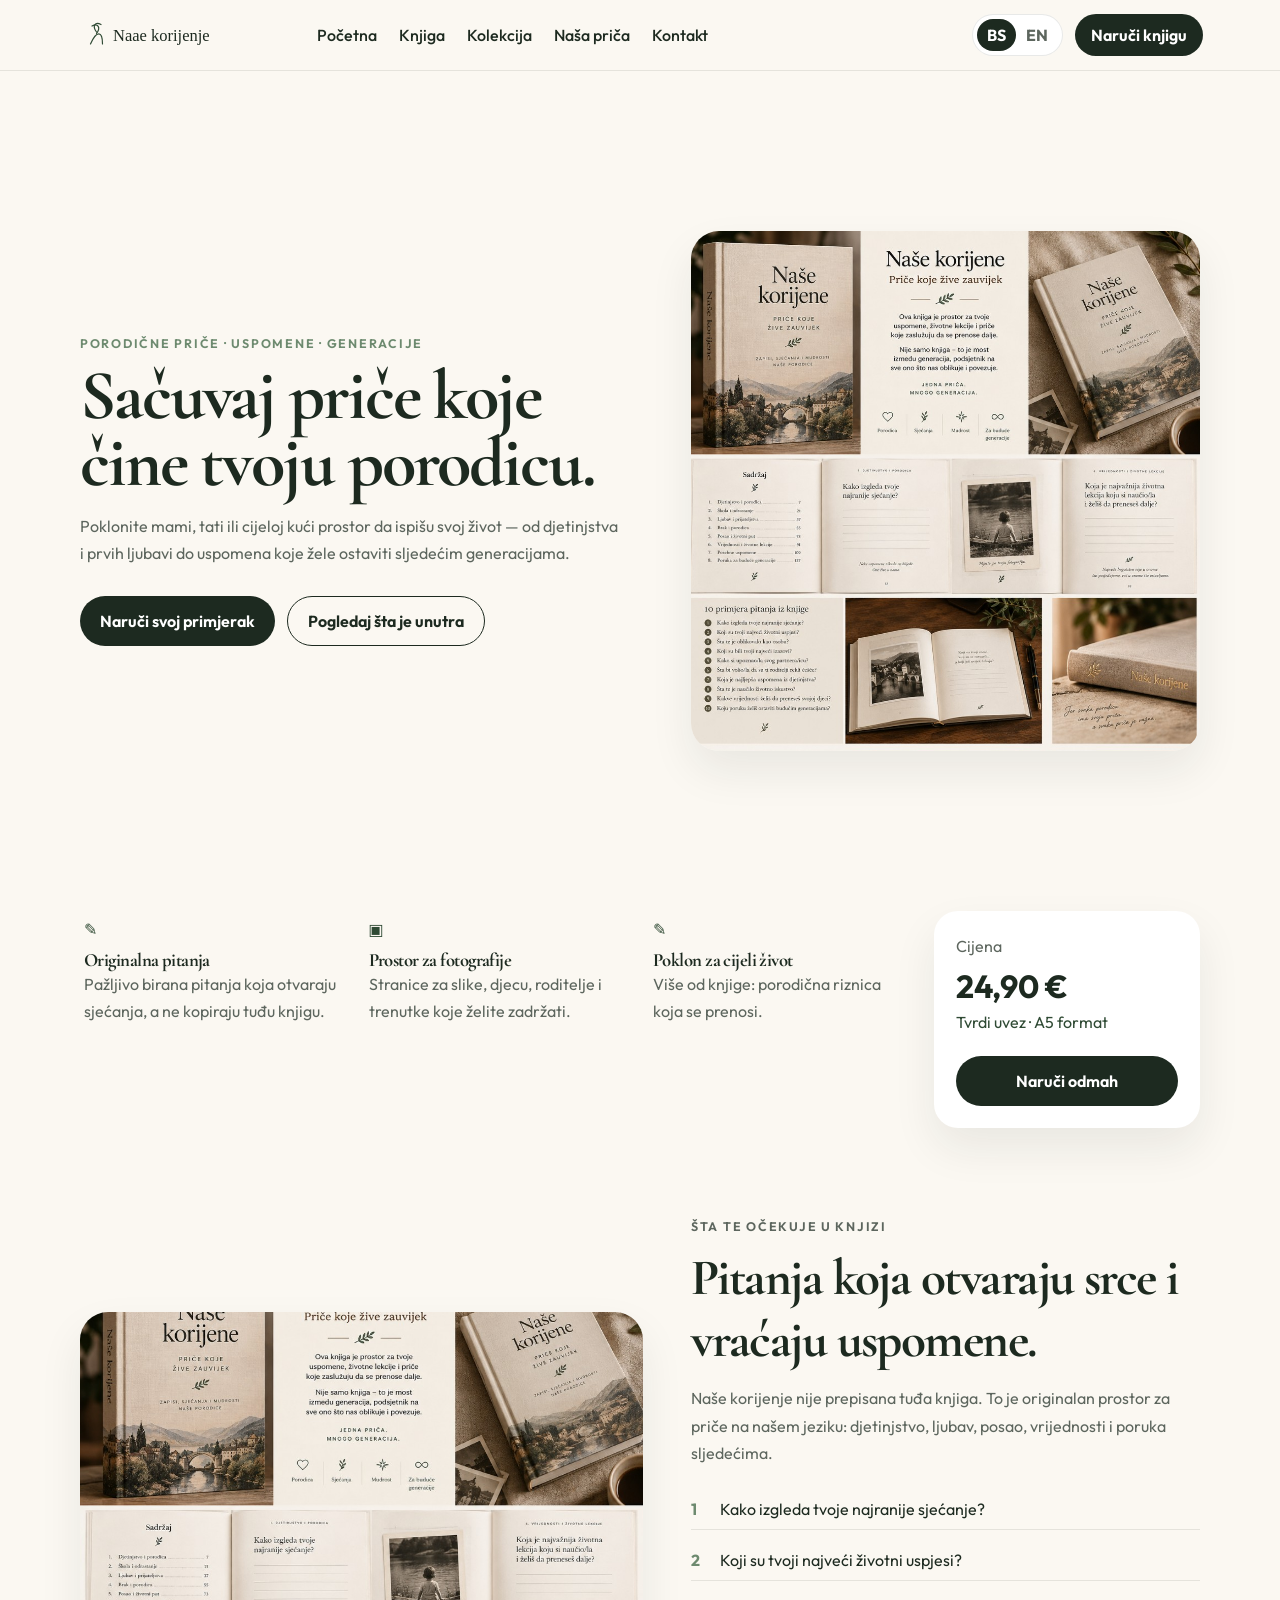
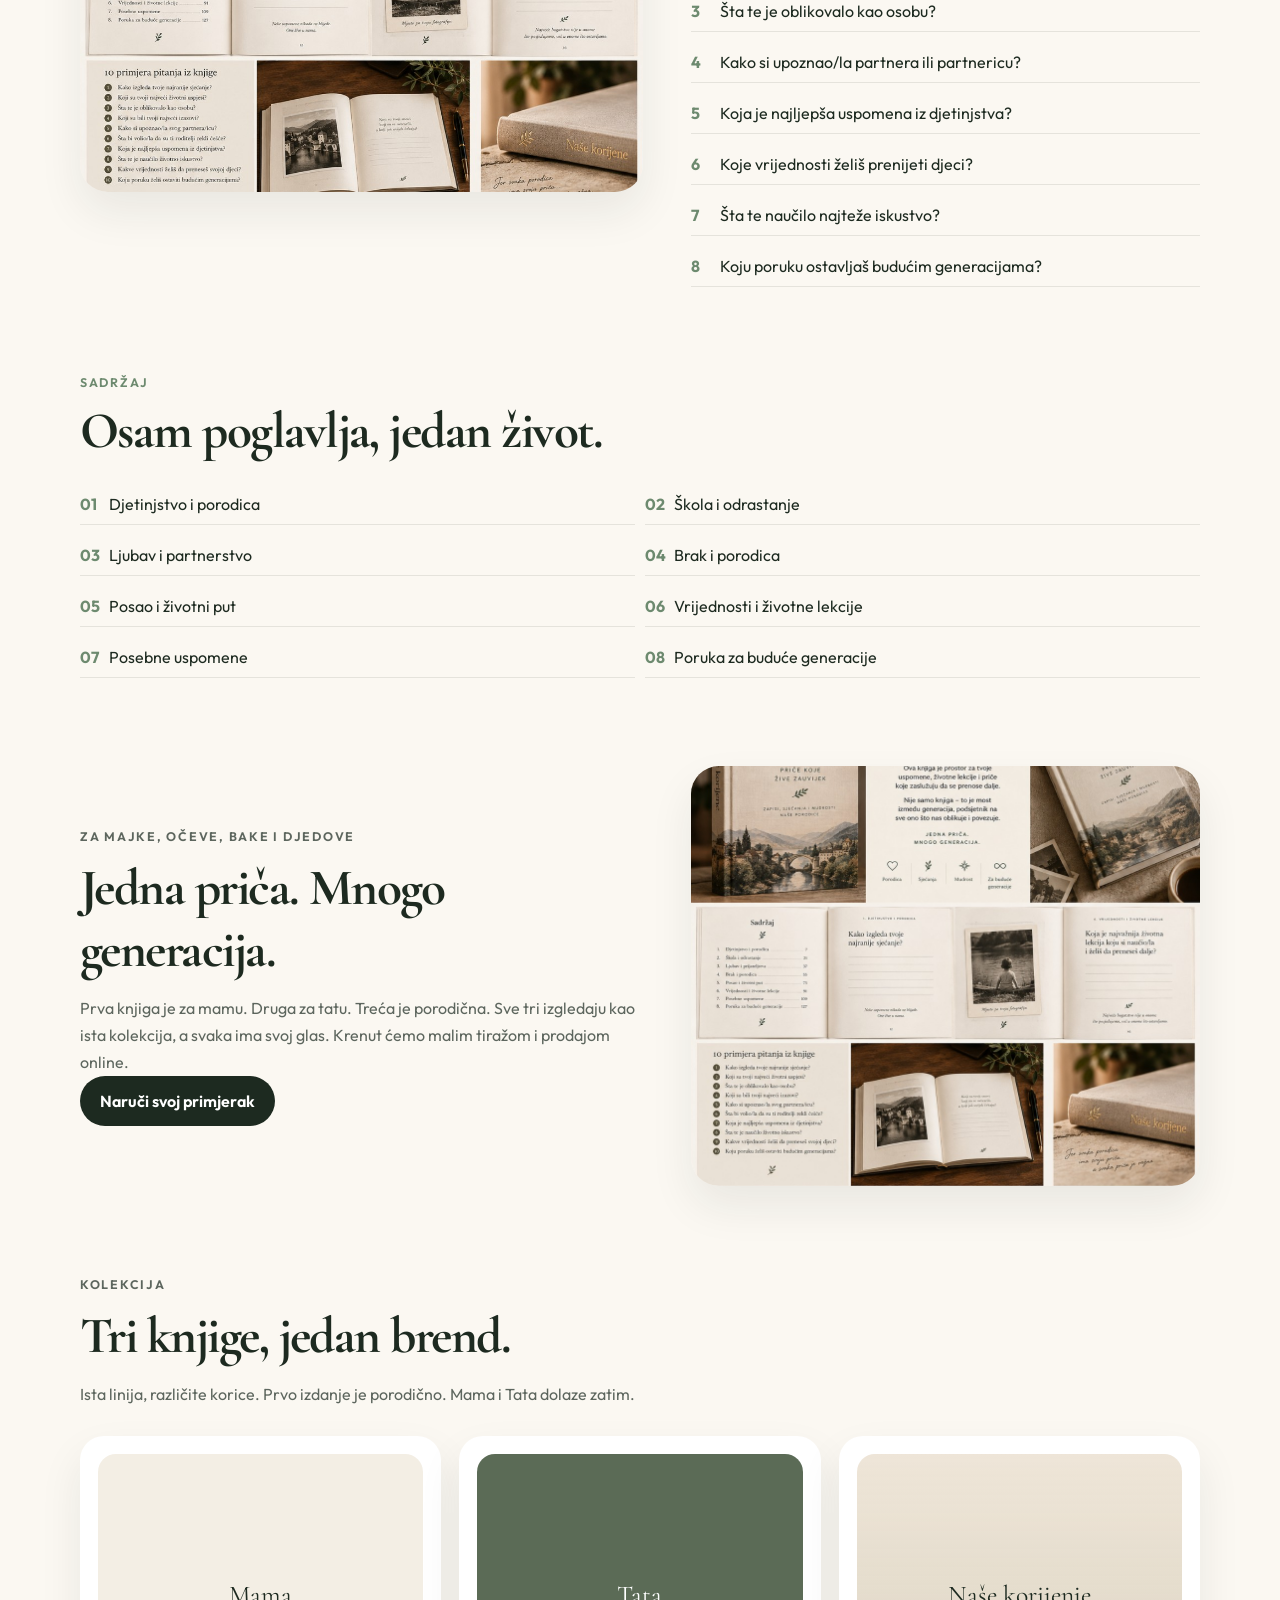
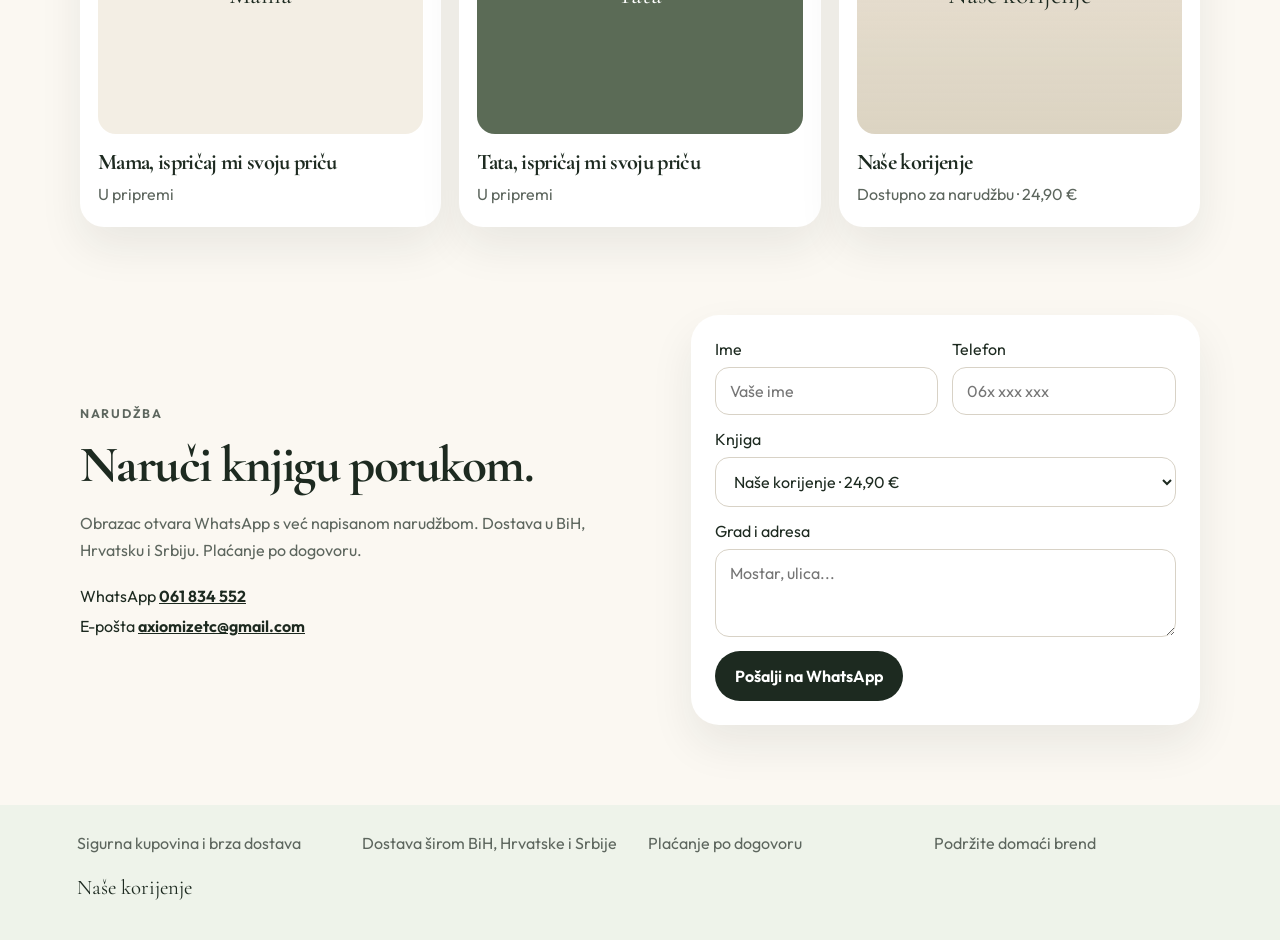
==== index.html @ 916256a0 "Publish the Nase korijenje book site in Bosnian first." ====
<!DOCTYPE html>
<html lang="bs">
  <head>
    <meta charset="utf-8" />
    <meta name="viewport" content="width=device-width, initial-scale=1" />
    <title>Naše korijenje | Priče koje žive zauvijek</title>
    <meta
      name="description"
      content="Naše korijenje je knjiga-dnevnik za porodične priče. Mama, Tata i porodično izdanje. 24,90 €. Dostava u BiH, Hrvatsku i Srbiju."
    />
    <meta name="theme-color" content="#2f4a34" />
    <link rel="icon" href="favicon.svg" type="image/svg+xml" />
    <link rel="preconnect" href="https://fonts.googleapis.com" />
    <link rel="preconnect" href="https://fonts.gstatic.com" crossorigin />
    <link
      href="https://fonts.googleapis.com/css2?family=Cormorant+Garamond:ital,wght@0,500;0,600;1,500&family=Outfit:wght@380;500;650&display=swap"
      rel="stylesheet"
    />
    <link rel="stylesheet" href="css/styles.css" />
  </head>
  <body>
    <a class="skip" href="#sadrzaj" data-i18n="skip">Preskoči na sadržaj</a>
    <header class="site-header">
      <a class="logo" href="#vrh">
        <img src="images/logo.svg" alt="Naše korijenje" width="220" height="38" />
      </a>
      <button class="menu-toggle" type="button" aria-expanded="false" aria-controls="nav" data-i18n-aria="nav.menu" aria-label="Meni">
        <span></span><span></span>
      </button>
      <nav id="nav">
        <a href="#vrh" data-i18n="nav.home">Početna</a>
        <a href="#knjiga" data-i18n="nav.book">Knjiga</a>
        <a href="#kolekcija" data-i18n="nav.collection">Kolekcija</a>
        <a href="#prica" data-i18n="nav.story">Naša priča</a>
        <a href="#kontakt" data-i18n="nav.contact">Kontakt</a>
      </nav>
      <div class="header-end">
        <div class="lang" role="group" aria-label="Language">
          <button type="button" data-lang="bs" aria-pressed="true">BS</button>
          <button type="button" data-lang="en" aria-pressed="false">EN</button>
        </div>
        <a class="header-cta" href="#kontakt" data-i18n="nav.order">Naruči knjigu</a>
      </div>
    </header>

    <main id="sadrzaj">
      <section class="hero" id="vrh">
        <div class="hero-copy">
          <p class="eyebrow" data-i18n="hero.kicker">Porodične priče · Uspomene · Generacije</p>
          <h1 data-i18n="hero.title">Sačuvaj priče koje čine tvoju porodicu.</h1>
          <p class="lead" data-i18n="hero.lead">
            Poklonite mami, tati ili cijeloj kući prostor da ispišu svoj život — od djetinjstva i prvih ljubavi do uspomena koje žele ostaviti sljedećim generacijama.
          </p>
          <div class="actions">
            <a class="btn btn-dark" href="#kontakt" data-i18n="hero.primary">Naruči svoj primjerak</a>
            <a class="btn btn-line" href="#knjiga" data-i18n="hero.secondary">Pogledaj šta je unutra</a>
          </div>
        </div>
        <figure class="hero-photo">
          <img src="images/mockup.jpg" alt="Knjiga Naše korijenje, tvrdi uvez" />
        </figure>
      </section>

      <section class="features">
        <article>
          <span>✎</span>
          <h3 data-i18n="f.1.title">Originalna pitanja</h3>
          <p data-i18n="f.1.text">Pažljivo birana pitanja koja otvaraju sjećanja, a ne kopiraju tuđu knjigu.</p>
        </article>
        <article>
          <span>▣</span>
          <h3 data-i18n="f.2.title">Prostor za fotografije</h3>
          <p data-i18n="f.2.text">Stranice za slike, djecu, roditelje i trenutke koje želite zadržati.</p>
        </article>
        <article>
          <span>✎</span>
          <h3 data-i18n="f.3.title">Poklon za cijeli život</h3>
          <p data-i18n="f.3.text">Više od knjige: porodična riznica koja se prenosi.</p>
        </article>
        <article class="price-card">
          <p data-i18n="price.label">Cijena</p>
          <strong>24,90 €</strong>
          <span data-i18n="price.meta">Tvrdi uvez · A5 format</span>
          <a class="btn btn-dark" href="#kontakt" data-i18n="price.cta">Naruči odmah</a>
        </article>
      </section>

      <section class="inside" id="knjiga">
        <figure>
          <img src="images/mockup.jpg" alt="Otvorene stranice knjige Naše korijenje" />
        </figure>
        <div>
          <p class="eyebrow" data-i18n="inside.kicker">Šta te očekuje u knjizi</p>
          <h2 data-i18n="inside.title">Pitanja koja otvaraju srce i vraćaju uspomene.</h2>
          <p data-i18n="inside.text">
            Naše korijenje nije prepisana tuđa knjiga. To je originalan prostor za priče na našem jeziku: djetinjstvo, ljubav, posao, vrijednosti i poruka sljedećima.
          </p>
          <ol class="questions">
            <li data-i18n="q.1">Kako izgleda tvoje najranije sjećanje?</li>
            <li data-i18n="q.2">Koji su tvoji najveći životni uspjesi?</li>
            <li data-i18n="q.3">Šta te je oblikovalo kao osobu?</li>
            <li data-i18n="q.4">Kako si upoznao/la partnera ili partnericu?</li>
            <li data-i18n="q.5">Koja je najljepša uspomena iz djetinjstva?</li>
            <li data-i18n="q.6">Koje vrijednosti želiš prenijeti djeci?</li>
            <li data-i18n="q.7">Šta te naučilo najteže iskustvo?</li>
            <li data-i18n="q.8">Koju poruku ostavljaš budućim generacijama?</li>
          </ol>
        </div>
      </section>

      <section class="chapters">
        <p class="eyebrow" data-i18n="ch.kicker">Sadržaj</p>
        <h2 data-i18n="ch.title">Osam poglavlja, jedan život.</h2>
        <ol>
          <li data-i18n="ch.1">Djetinjstvo i porodica</li>
          <li data-i18n="ch.2">Škola i odrastanje</li>
          <li data-i18n="ch.3">Ljubav i partnerstvo</li>
          <li data-i18n="ch.4">Brak i porodica</li>
          <li data-i18n="ch.5">Posao i životni put</li>
          <li data-i18n="ch.6">Vrijednosti i životne lekcije</li>
          <li data-i18n="ch.7">Posebne uspomene</li>
          <li data-i18n="ch.8">Poruka za buduće generacije</li>
        </ol>
      </section>

      <section class="gift" id="prica">
        <div>
          <p class="eyebrow" data-i18n="gift.kicker">Za majke, očeve, bake i djedove</p>
          <h2 data-i18n="gift.title">Jedna priča. Mnogo generacija.</h2>
          <p data-i18n="gift.text">
            Prva knjiga je za mamu. Druga za tatu. Treća je porodična. Sve tri izgledaju kao ista kolekcija, a svaka ima svoj glas. Krenut ćemo malim tiražom i prodajom online.
          </p>
          <a class="btn btn-dark" href="#kontakt" data-i18n="gift.cta">Naruči svoj primjerak</a>
        </div>
        <figure>
          <img src="images/mockup.jpg" alt="Detalj tvrdog uveza Naše korijenje" />
        </figure>
      </section>

      <section class="collection" id="kolekcija">
        <div class="section-head">
          <p class="eyebrow" data-i18n="col.kicker">Kolekcija</p>
          <h2 data-i18n="col.title">Tri knjige, jedan brend.</h2>
          <p data-i18n="col.text">Ista linija, različite korice. Prvo izdanje je porodično. Mama i Tata dolaze zatim.</p>
        </div>
        <div class="col-grid">
          <article class="soon">
            <div class="cover cream"><span>Mama</span></div>
            <h3 data-i18n="col.mama">Mama, ispričaj mi svoju priču</h3>
            <p data-i18n="col.soon">U pripremi</p>
          </article>
          <article class="soon">
            <div class="cover olive"><span>Tata</span></div>
            <h3 data-i18n="col.tata">Tata, ispričaj mi svoju priču</h3>
            <p data-i18n="col.soon">U pripremi</p>
          </article>
          <article>
            <div class="cover linen"><span>Naše korijenje</span></div>
            <h3>Naše korijenje</h3>
            <p data-i18n="col.now">Dostupno za narudžbu · 24,90 €</p>
          </article>
        </div>
      </section>

      <section class="contact" id="kontakt">
        <div>
          <p class="eyebrow" data-i18n="contact.kicker">Narudžba</p>
          <h2 data-i18n="contact.title">Naruči knjigu porukom.</h2>
          <p data-i18n="contact.text">
            Obrazac otvara WhatsApp s već napisanom narudžbom. Dostava u BiH, Hrvatsku i Srbiju. Plaćanje po dogovoru.
          </p>
          <ul>
            <li>WhatsApp <a href="https://wa.me/38761834552" target="_blank" rel="noopener noreferrer">061 834 552</a></li>
            <li>E-pošta <a href="mailto:axiomizetc@gmail.com">axiomizetc@gmail.com</a></li>
          </ul>
        </div>
        <form class="order-form" id="order-form" novalidate>
          <label>
            <span data-i18n="form.name">Ime</span>
            <input name="name" type="text" autocomplete="name" required data-i18n-placeholder="form.namePh" placeholder="Vaše ime" />
          </label>
          <label>
            <span data-i18n="form.phone">Telefon</span>
            <input name="phone" type="tel" autocomplete="tel" required data-i18n-placeholder="form.phonePh" placeholder="06x xxx xxx" />
          </label>
          <label class="full">
            <span data-i18n="form.book">Knjiga</span>
            <select name="book">
              <option value="korijenje">Naše korijenje · 24,90 €</option>
              <option value="mama" data-i18n="form.mama">Mama, ispričaj mi svoju priču (lista čekanja)</option>
              <option value="tata" data-i18n="form.tata">Tata, ispričaj mi svoju priču (lista čekanja)</option>
            </select>
          </label>
          <label class="full">
            <span data-i18n="form.city">Grad i adresa</span>
            <textarea name="message" rows="3" data-i18n-placeholder="form.cityPh" placeholder="Mostar, ulica..."></textarea>
          </label>
          <div class="full form-footer">
            <button class="btn btn-dark" type="submit" data-i18n="form.submit">Pošalji na WhatsApp</button>
            <p class="form-status" id="form-status" role="status"></p>
          </div>
        </form>
      </section>
    </main>

    <footer>
      <div class="foot-grid">
        <p data-i18n="foot.1">Sigurna kupovina i brza dostava</p>
        <p data-i18n="foot.2">Dostava širom BiH, Hrvatske i Srbije</p>
        <p data-i18n="foot.3">Plaćanje po dogovoru</p>
        <p data-i18n="foot.4">Podržite domaći brend</p>
      </div>
      <p>Naše korijenje</p>
    </footer>
    <script src="js/main.js"></script>
  </body>
</html>
---- css/styles.css ----
:root {
  --ink: #1d2a20;
  --muted: #5d665e;
  --green: #2f4a34;
  --leaf: #6d8a6f;
  --cream: #f6f1e8;
  --paper: #fffdf8;
  --line: rgba(29, 42, 32, 0.1);
  --shadow: 0 20px 44px rgba(29, 42, 32, 0.08);
}

* { box-sizing: border-box; }
html { scroll-behavior: smooth; }
body {
  margin: 0;
  color: var(--ink);
  font-family: Outfit, system-ui, sans-serif;
  background: #fbf8f2;
}
img { max-width: 100%; display: block; }
a { color: inherit; }
h1, h2, h3 { font-family: "Cormorant Garamond", Georgia, serif; margin: 0; letter-spacing: -0.03em; }
p { margin: 0; }

.skip {
  position: absolute;
  left: 16px;
  top: -48px;
  z-index: 50;
  padding: 10px 14px;
  background: var(--ink);
  color: #fff;
}
.skip:focus { top: 12px; }

.site-header {
  position: sticky;
  top: 0;
  z-index: 40;
  display: flex;
  align-items: center;
  gap: 18px;
  padding: 14px 6vw;
  background: rgba(251, 248, 242, 0.96);
  border-bottom: 1px solid var(--line);
}
.logo img { height: 36px; width: auto; }
#nav { display: flex; gap: 22px; margin-left: 12px; }
#nav a { text-decoration: none; font-weight: 500; }
#nav a:hover { color: var(--green); }
.header-end { margin-left: auto; display: flex; align-items: center; gap: 12px; }
.lang { display: flex; padding: 4px; border-radius: 999px; background: #fff; border: 1px solid var(--line); }
.lang button {
  border: 0;
  background: transparent;
  font: inherit;
  font-weight: 700;
  padding: 6px 10px;
  border-radius: 999px;
  cursor: pointer;
  color: var(--muted);
}
.lang button[aria-pressed="true"] { background: var(--ink); color: #fff; }
.header-cta, .btn {
  text-decoration: none;
  border: 0;
  cursor: pointer;
  font: inherit;
  font-weight: 650;
}
.header-cta, .btn-dark {
  padding: 11px 16px;
  border-radius: 999px;
  background: var(--ink);
  color: #fff;
}
.menu-toggle {
  display: none;
  margin-left: auto;
  width: 44px;
  height: 44px;
  border: 0;
  border-radius: 12px;
  background: #fff;
  cursor: pointer;
}
.menu-toggle span { display: block; width: 16px; height: 2px; margin: 5px auto; background: var(--ink); }

.hero, .inside, .gift, .contact, .collection, .chapters {
  width: min(1120px, calc(100% - 40px));
  margin: 0 auto;
}
.hero, .inside, .gift, .contact {
  display: grid;
  grid-template-columns: 1.05fr 0.95fr;
  gap: 48px;
  align-items: center;
}
.hero { min-height: calc(100vh - 80px); padding: 40px 0 20px; }
.eyebrow {
  color: var(--leaf);
  font-size: 0.78rem;
  letter-spacing: 0.14em;
  text-transform: uppercase;
  font-weight: 650;
}
h1 { font-size: clamp(2.6rem, 5.5vw, 4.8rem); line-height: 0.95; margin-top: 12px; }
.lead, .inside p, .gift p, .contact p, .collection p, .features p { color: var(--muted); line-height: 1.7; }
.lead { margin-top: 16px; max-width: 34rem; }
.actions { display: flex; flex-wrap: wrap; gap: 12px; margin-top: 28px; }
.btn {
  display: inline-flex;
  align-items: center;
  justify-content: center;
  min-height: 50px;
  padding: 0 20px;
  border-radius: 999px;
}
.btn-line { background: transparent; border: 1px solid var(--ink); }

.hero-photo, .inside figure, .gift figure { margin: 0; overflow: hidden; border-radius: 28px; box-shadow: var(--shadow); }
.hero-photo img, .inside img, .gift img { width: 100%; height: 520px; object-fit: cover; }
.hero-photo img { object-position: 86% 10%; }
.inside img { object-position: 50% 58%; height: 480px; }
.gift img { object-position: 88% 92%; height: 420px; }

.features {
  width: min(1120px, calc(100% - 40px));
  margin: 20px auto 0;
  display: grid;
  grid-template-columns: repeat(4, 1fr);
  gap: 18px;
}
.features article { padding: 8px 4px 24px; }
.features span { display: block; margin-bottom: 10px; color: var(--green); }
.price-card {
  background: #fff;
  border-radius: 24px;
  padding: 22px !important;
  box-shadow: var(--shadow);
}
.price-card strong { display: block; font-size: 2rem; margin: 6px 0; }
.price-card .btn { margin-top: 14px; width: 100%; }

.inside, .chapters, .gift, .collection, .contact { margin-top: 88px; }
h2 { font-size: clamp(2rem, 4vw, 3.3rem); margin: 10px 0 14px; }
.questions, .chapters ol { margin: 22px 0 0; padding: 0; list-style: none; display: grid; gap: 10px; }
.questions li, .chapters li { padding: 10px 0 10px 1.8rem; position: relative; border-bottom: 1px solid var(--line); }
.questions li::before, .chapters li::before {
  position: absolute;
  left: 0;
  color: var(--leaf);
  font-weight: 700;
}
.questions li:nth-child(1)::before { content: "1"; }
.questions li:nth-child(2)::before { content: "2"; }
.questions li:nth-child(3)::before { content: "3"; }
.questions li:nth-child(4)::before { content: "4"; }
.questions li:nth-child(5)::before { content: "5"; }
.questions li:nth-child(6)::before { content: "6"; }
.questions li:nth-child(7)::before { content: "7"; }
.questions li:nth-child(8)::before { content: "8"; }
.chapters ol { grid-template-columns: 1fr 1fr; }
.chapters li:nth-child(1)::before { content: "01"; }
.chapters li:nth-child(2)::before { content: "02"; }
.chapters li:nth-child(3)::before { content: "03"; }
.chapters li:nth-child(4)::before { content: "04"; }
.chapters li:nth-child(5)::before { content: "05"; }
.chapters li:nth-child(6)::before { content: "06"; }
.chapters li:nth-child(7)::before { content: "07"; }
.chapters li:nth-child(8)::before { content: "08"; }

.col-grid { display: grid; grid-template-columns: repeat(3, 1fr); gap: 18px; margin-top: 28px; }
.col-grid article { background: #fff; border-radius: 24px; padding: 18px; box-shadow: var(--shadow); }
.cover {
  height: 280px;
  border-radius: 18px;
  display: grid;
  place-items: center;
  text-align: center;
  font-family: "Cormorant Garamond", Georgia, serif;
  font-size: 1.6rem;
  margin-bottom: 14px;
}
.cover.cream { background: #f3eee4; }
.cover.olive { background: #5b6b56; color: #fff; }
.cover.linen {
  background:
    linear-gradient(180deg, rgba(255,255,255,0.2), rgba(47,74,52,0.08)),
    #eadfce;
}
.col-grid h3 { font-size: 1.4rem; margin-bottom: 6px; }

.contact ul { list-style: none; margin: 22px 0 0; padding: 0; display: grid; gap: 10px; }
.contact a { font-weight: 650; }
.order-form {
  display: grid;
  grid-template-columns: 1fr 1fr;
  gap: 14px;
  background: #fff;
  border-radius: 28px;
  padding: 24px;
  box-shadow: var(--shadow);
}
.order-form label, .full { display: grid; gap: 8px; }
.full { grid-column: 1 / -1; }
input, select, textarea {
  width: 100%;
  border: 1px solid #d8d2c6;
  border-radius: 14px;
  background: #fff;
  color: var(--ink);
  font: inherit;
  padding: 13px 14px;
}
input:focus, select:focus, textarea:focus {
  outline: 3px solid rgba(47, 74, 52, 0.18);
  border-color: var(--green);
}
.form-footer { display: flex; align-items: center; gap: 12px; }
.form-status { margin: 0; color: var(--green); font-weight: 650; }

footer { margin-top: 80px; padding: 28px 6vw 40px; background: #eef3ea; }
.foot-grid { display: grid; grid-template-columns: repeat(4, 1fr); gap: 16px; color: var(--muted); }
footer > p { margin-top: 22px; font-family: "Cormorant Garamond", Georgia, serif; font-size: 1.3rem; }

@media (max-width: 900px) {
  .hero, .inside, .gift, .contact, .features, .col-grid, .chapters ol, .order-form, .foot-grid {
    grid-template-columns: 1fr;
  }
  .hero-photo img, .inside img, .gift img { height: 300px; }
  h1 { font-size: 2.5rem; }
  .menu-toggle { display: block; }
  #nav {
    display: none;
    position: absolute;
    top: 72px;
    left: 16px;
    right: 16px;
    flex-direction: column;
    padding: 16px;
    background: #fff;
    border-radius: 16px;
    box-shadow: var(--shadow);
  }
  .site-header.is-open #nav { display: flex; }
  .header-cta { display: none; }
}
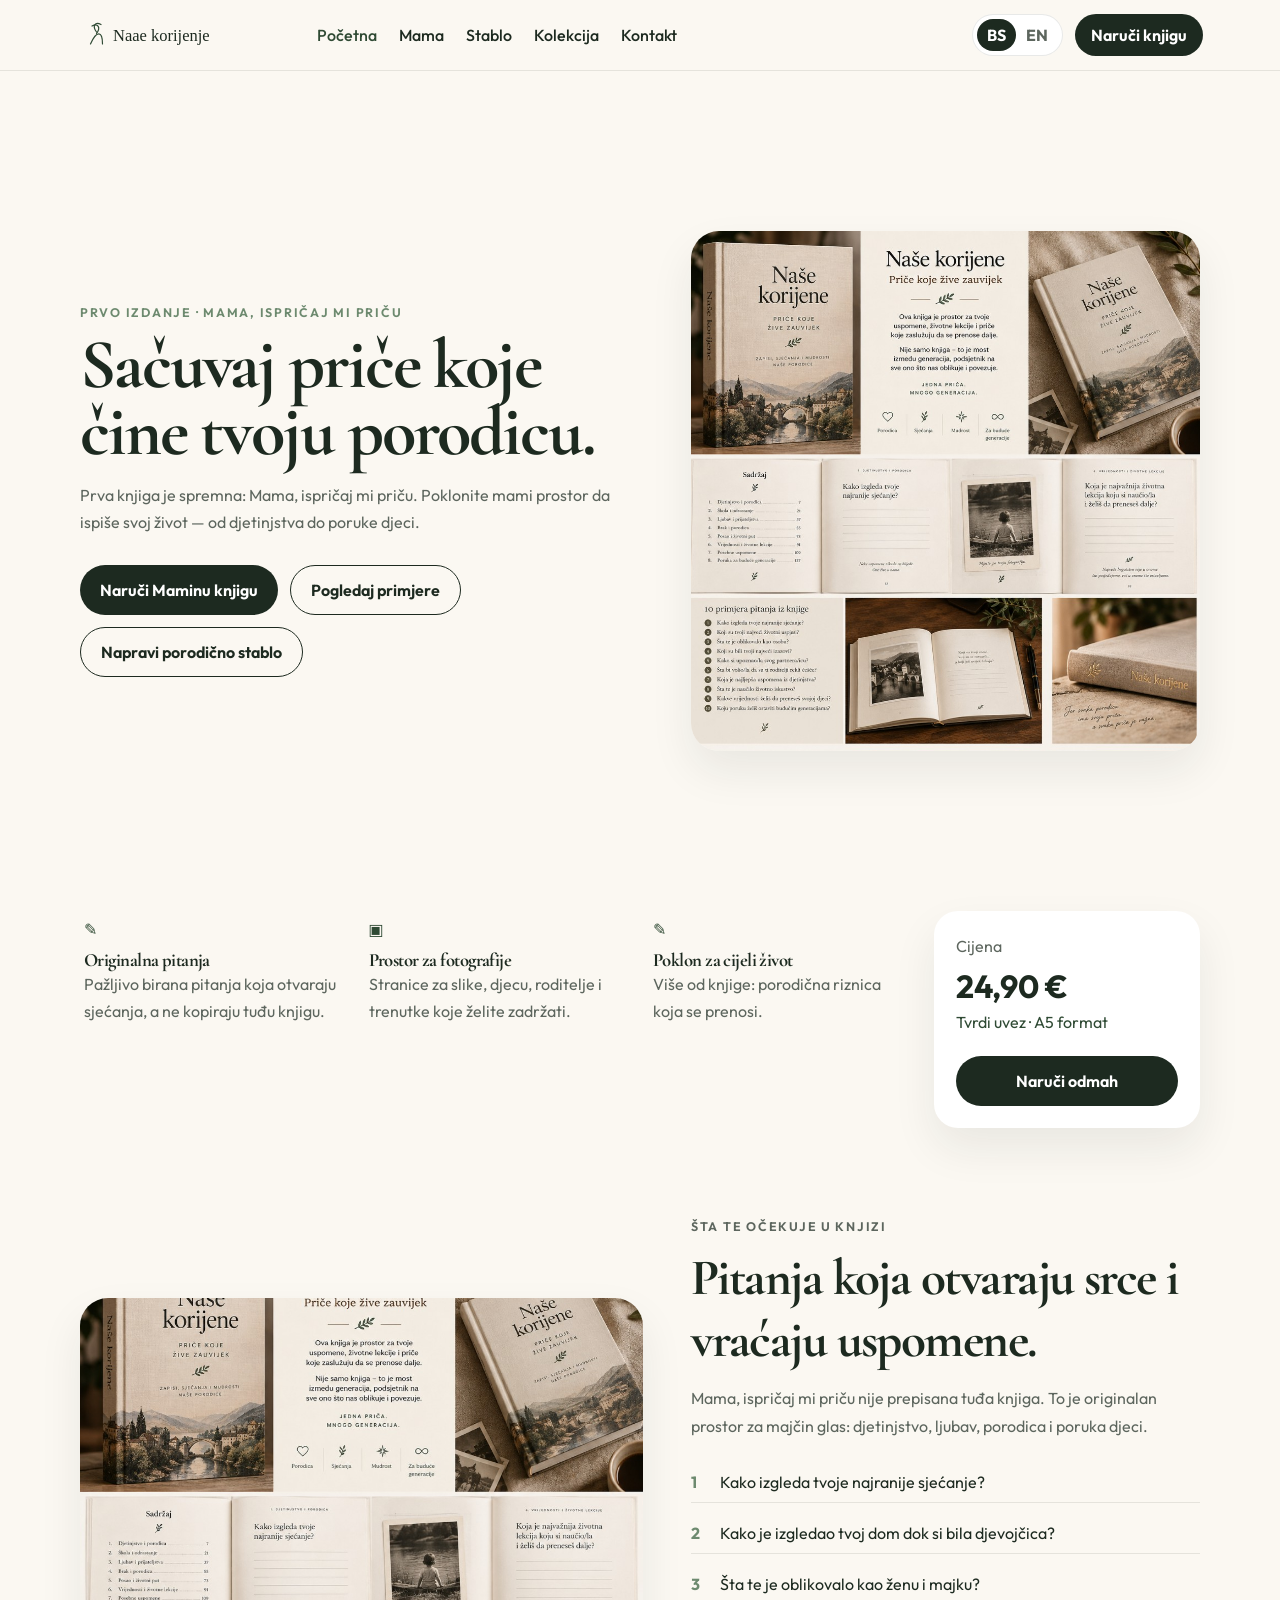
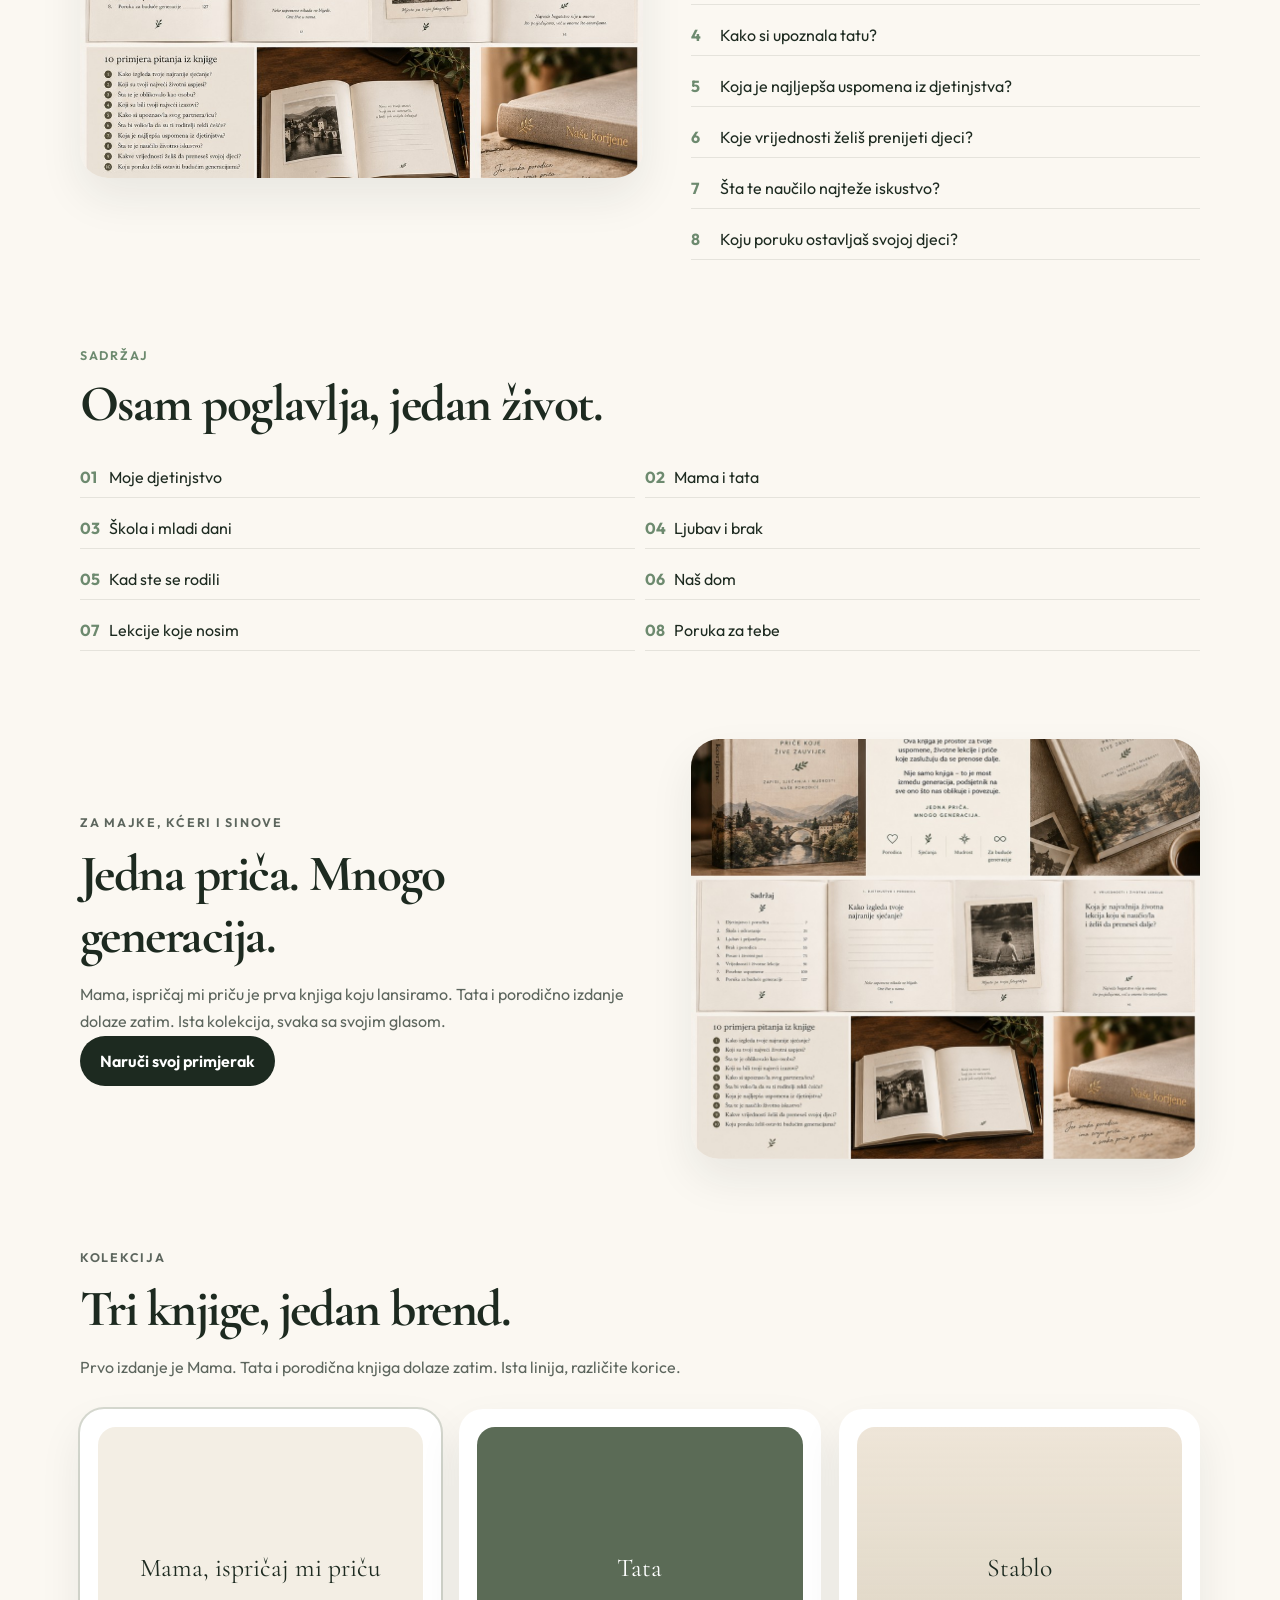
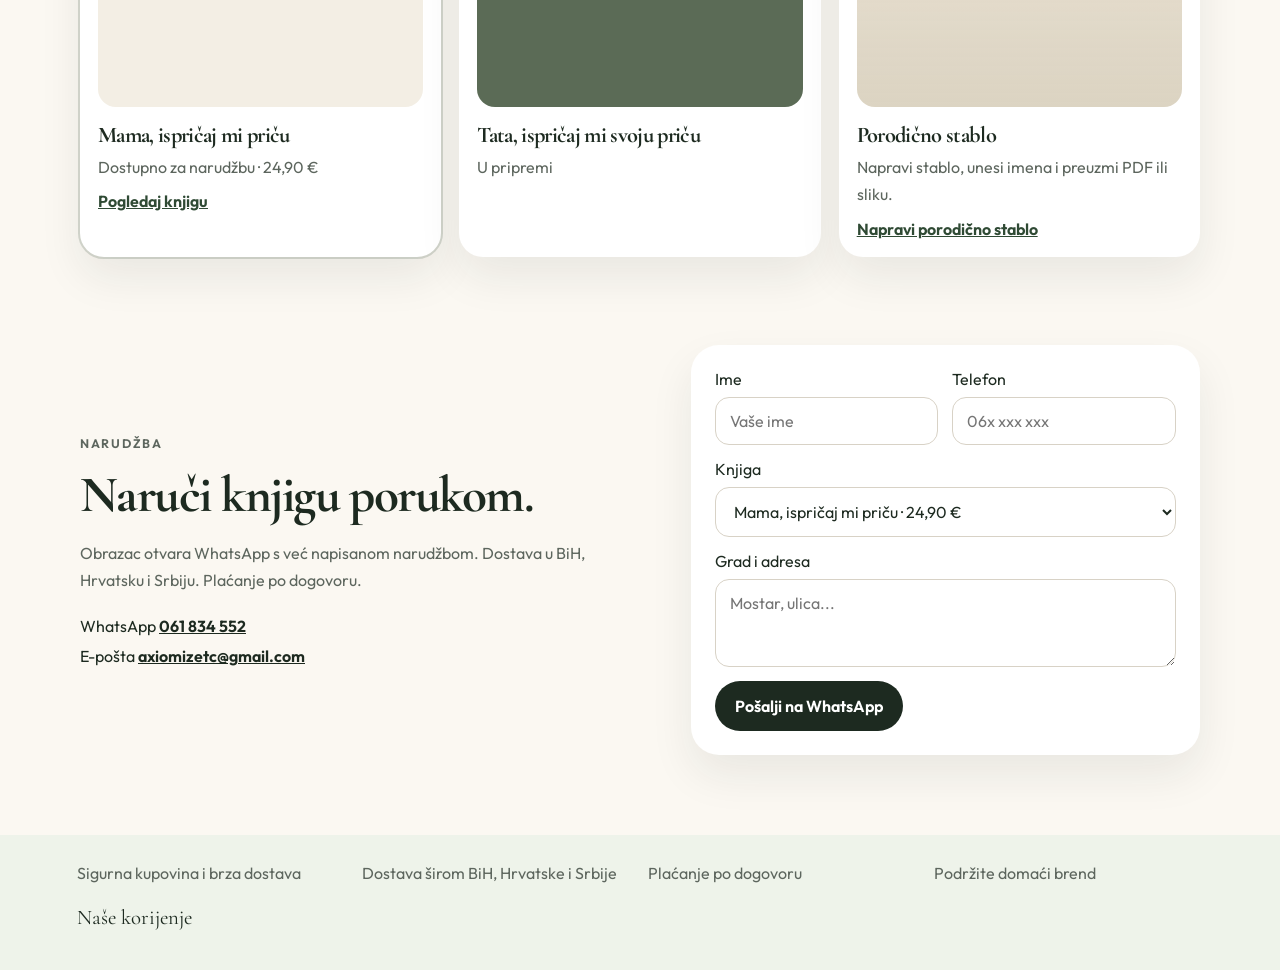
==== commit e1aee4b2: "Launch Mama first and add a downloadable family tree." ====
--- a/index.html
+++ b/index.html
@@ -6,7 +6,7 @@
     <title>Naše korijenje | Priče koje žive zauvijek</title>
     <meta
       name="description"
-      content="Naše korijenje je knjiga-dnevnik za porodične priče. Mama, Tata i porodično izdanje. 24,90 €. Dostava u BiH, Hrvatsku i Srbiju."
+      content="Mama, ispričaj mi priču — prvo izdanje knjige-dnevnika Naše korijenje. 24,90 €. Napravite i porodično stablo. Dostava u BiH, Hrvatsku i Srbiju."
     />
     <meta name="theme-color" content="#2f4a34" />
     <link rel="icon" href="favicon.svg" type="image/svg+xml" />
@@ -21,18 +21,18 @@
   <body>
     <a class="skip" href="#sadrzaj" data-i18n="skip">Preskoči na sadržaj</a>
     <header class="site-header">
-      <a class="logo" href="#vrh">
+      <a class="logo" href="index.html">
         <img src="images/logo.svg" alt="Naše korijenje" width="220" height="38" />
       </a>
       <button class="menu-toggle" type="button" aria-expanded="false" aria-controls="nav" data-i18n-aria="nav.menu" aria-label="Meni">
         <span></span><span></span>
       </button>
       <nav id="nav">
-        <a href="#vrh" data-i18n="nav.home">Početna</a>
-        <a href="#knjiga" data-i18n="nav.book">Knjiga</a>
-        <a href="#kolekcija" data-i18n="nav.collection">Kolekcija</a>
-        <a href="#prica" data-i18n="nav.story">Naša priča</a>
-        <a href="#kontakt" data-i18n="nav.contact">Kontakt</a>
+        <a href="index.html" aria-current="page" data-i18n="nav.home">Početna</a>
+        <a href="mama.html" data-i18n="nav.mama">Mama</a>
+        <a href="stablo.html" data-i18n="nav.tree">Stablo</a>
+        <a href="index.html#kolekcija" data-i18n="nav.collection">Kolekcija</a>
+        <a href="index.html#kontakt" data-i18n="nav.contact">Kontakt</a>
       </nav>
       <div class="header-end">
         <div class="lang" role="group" aria-label="Language">
@@ -46,14 +46,15 @@
     <main id="sadrzaj">
       <section class="hero" id="vrh">
         <div class="hero-copy">
-          <p class="eyebrow" data-i18n="hero.kicker">Porodične priče · Uspomene · Generacije</p>
+          <p class="eyebrow" data-i18n="hero.kicker">Prvo izdanje · Mama, ispričaj mi priču</p>
           <h1 data-i18n="hero.title">Sačuvaj priče koje čine tvoju porodicu.</h1>
           <p class="lead" data-i18n="hero.lead">
-            Poklonite mami, tati ili cijeloj kući prostor da ispišu svoj život — od djetinjstva i prvih ljubavi do uspomena koje žele ostaviti sljedećim generacijama.
+            Prva knjiga je spremna: Mama, ispričaj mi priču. Poklonite mami prostor da ispiše svoj život — od djetinjstva do poruke djeci.
           </p>
           <div class="actions">
-            <a class="btn btn-dark" href="#kontakt" data-i18n="hero.primary">Naruči svoj primjerak</a>
-            <a class="btn btn-line" href="#knjiga" data-i18n="hero.secondary">Pogledaj šta je unutra</a>
+            <a class="btn btn-dark" href="mama.html" data-i18n="hero.primary">Naruči Maminu knjigu</a>
+            <a class="btn btn-line" href="mama.html#primjeri" data-i18n="hero.secondary">Pogledaj primjere</a>
+            <a class="btn btn-line" href="stablo.html" data-i18n="hero.tree">Napravi porodično stablo</a>
           </div>
         </div>
         <figure class="hero-photo">
@@ -128,7 +129,7 @@
           <p class="eyebrow" data-i18n="gift.kicker">Za majke, očeve, bake i djedove</p>
           <h2 data-i18n="gift.title">Jedna priča. Mnogo generacija.</h2>
           <p data-i18n="gift.text">
-            Prva knjiga je za mamu. Druga za tatu. Treća je porodična. Sve tri izgledaju kao ista kolekcija, a svaka ima svoj glas. Krenut ćemo malim tiražom i prodajom online.
+            Mama, ispričaj mi priču je prva knjiga koju lansiramo. Tata i porodično izdanje dolaze zatim. Ista kolekcija, svaka sa svojim glasom.
           </p>
           <a class="btn btn-dark" href="#kontakt" data-i18n="gift.cta">Naruči svoj primjerak</a>
         </div>
@@ -141,13 +142,14 @@
         <div class="section-head">
           <p class="eyebrow" data-i18n="col.kicker">Kolekcija</p>
           <h2 data-i18n="col.title">Tri knjige, jedan brend.</h2>
-          <p data-i18n="col.text">Ista linija, različite korice. Prvo izdanje je porodično. Mama i Tata dolaze zatim.</p>
+          <p data-i18n="col.text">Prvo izdanje je Mama. Tata i porodična knjiga dolaze zatim. Ista linija, različite korice.</p>
         </div>
         <div class="col-grid">
-          <article class="soon">
-            <div class="cover cream"><span>Mama</span></div>
-            <h3 data-i18n="col.mama">Mama, ispričaj mi svoju priču</h3>
-            <p data-i18n="col.soon">U pripremi</p>
+          <article class="featured">
+            <div class="cover cream"><span>Mama, ispričaj mi priču</span></div>
+            <h3 data-i18n="col.mama">Mama, ispričaj mi priču</h3>
+            <p data-i18n="col.now">Dostupno za narudžbu · 24,90 €</p>
+            <a href="mama.html" data-i18n="col.open">Pogledaj knjigu</a>
           </article>
           <article class="soon">
             <div class="cover olive"><span>Tata</span></div>
@@ -155,9 +157,10 @@
             <p data-i18n="col.soon">U pripremi</p>
           </article>
           <article>
-            <div class="cover linen"><span>Naše korijenje</span></div>
-            <h3>Naše korijenje</h3>
-            <p data-i18n="col.now">Dostupno za narudžbu · 24,90 €</p>
+            <div class="cover linen"><span>Stablo</span></div>
+            <h3 data-i18n="col.tree">Porodično stablo</h3>
+            <p data-i18n="col.treeText">Napravi stablo, unesi imena i preuzmi PDF ili sliku.</p>
+            <a href="stablo.html" data-i18n="hero.tree">Napravi porodično stablo</a>
           </article>
         </div>
       </section>
@@ -186,8 +189,8 @@
           <label class="full">
             <span data-i18n="form.book">Knjiga</span>
             <select name="book">
+              <option value="mama" selected data-i18n="form.mama">Mama, ispričaj mi priču · 24,90 €</option>
               <option value="korijenje">Naše korijenje · 24,90 €</option>
-              <option value="mama" data-i18n="form.mama">Mama, ispričaj mi svoju priču (lista čekanja)</option>
               <option value="tata" data-i18n="form.tata">Tata, ispričaj mi svoju priču (lista čekanja)</option>
             </select>
           </label>
@@ -212,6 +215,7 @@
       </div>
       <p>Naše korijenje</p>
     </footer>
+    <script src="js/i18n.js"></script>
     <script src="js/main.js"></script>
   </body>
 </html>
--- a/css/styles.css
+++ b/css/styles.css
@@ -47,7 +47,7 @@
 .logo img { height: 36px; width: auto; }
 #nav { display: flex; gap: 22px; margin-left: 12px; }
 #nav a { text-decoration: none; font-weight: 500; }
-#nav a:hover { color: var(--green); }
+#nav a:hover, #nav a[aria-current="page"] { color: var(--green); }
 .header-end { margin-left: auto; display: flex; align-items: center; gap: 12px; }
 .lang { display: flex; padding: 4px; border-radius: 999px; background: #fff; border: 1px solid var(--line); }
 .lang button {
@@ -190,6 +190,8 @@
     #eadfce;
 }
 .col-grid h3 { font-size: 1.4rem; margin-bottom: 6px; }
+.col-grid a { display: inline-block; margin-top: 10px; font-weight: 650; color: var(--green); }
+.col-grid .featured { outline: 2px solid rgba(47, 74, 52, 0.18); }
 
 .contact ul { list-style: none; margin: 22px 0 0; padding: 0; display: grid; gap: 10px; }
 .contact a { font-weight: 650; }
@@ -224,10 +226,197 @@
 .foot-grid { display: grid; grid-template-columns: repeat(4, 1fr); gap: 16px; color: var(--muted); }
 footer > p { margin-top: 22px; font-family: "Cormorant Garamond", Georgia, serif; font-size: 1.3rem; }
 
+.mama-badge {
+  margin-top: 16px;
+  color: var(--green);
+  font-weight: 650;
+}
+.mama-cover { background: #efe7d8; min-height: 520px; display: grid; place-items: center; }
+.cover-book {
+  width: min(280px, 70%);
+  aspect-ratio: 3 / 4.2;
+  padding: 36px 22px;
+  border-radius: 6px 14px 14px 6px;
+  background:
+    linear-gradient(90deg, rgba(93, 74, 52, 0.18), transparent 12px),
+    #f7f1e6;
+  box-shadow: 12px 18px 40px rgba(29, 42, 32, 0.16);
+  color: var(--ink);
+}
+.cover-book p {
+  font-family: "Cormorant Garamond", Georgia, serif;
+  font-size: 2rem;
+  line-height: 1.05;
+}
+.cover-book span {
+  display: block;
+  margin-top: 40px;
+  letter-spacing: 0.16em;
+  text-transform: uppercase;
+  font-size: 0.68rem;
+  color: var(--leaf);
+}
+
+.examples { width: min(1120px, calc(100% - 40px)); margin: 88px auto 0; }
+.spread {
+  display: grid;
+  grid-template-columns: 1fr 1fr;
+  gap: 18px;
+  margin-top: 28px;
+}
+.page {
+  position: relative;
+  min-height: 420px;
+  padding: 28px 28px 36px;
+  border-radius: 6px;
+  background:
+    linear-gradient(180deg, #fffdf8, #f4efe6);
+  box-shadow: var(--shadow);
+}
+.page-flag {
+  position: absolute;
+  top: 16px;
+  right: 18px;
+  font-size: 0.72rem;
+  letter-spacing: 0.12em;
+  text-transform: uppercase;
+  color: var(--leaf);
+  font-weight: 650;
+}
+.page-no { color: var(--muted); font-size: 0.85rem; }
+.page-q {
+  font-family: "Cormorant Garamond", Georgia, serif;
+  font-size: 1.7rem;
+  margin: 18px 0 16px;
+  max-width: 18ch;
+}
+.page-hand {
+  font-family: Caveat, "Segoe Script", cursive;
+  font-size: 1.7rem;
+  line-height: 1.45;
+  color: #3a4a36;
+}
+.page-photo figure { margin: 16px 0; }
+.page-photo img { height: 180px; width: 100%; object-fit: cover; border-radius: 8px; }
+.page-photo figcaption, .page-note { color: var(--muted); font-size: 0.92rem; }
+
+.tree-page { width: min(1280px, calc(100% - 40px)); margin: 0 auto 80px; }
+.tree-intro { padding: 36px 0 10px; max-width: 40rem; }
+.tree-work {
+  display: grid;
+  grid-template-columns: 320px 1fr;
+  gap: 24px;
+  align-items: start;
+  margin-top: 20px;
+}
+.tree-form {
+  position: sticky;
+  top: 88px;
+  background: #fff;
+  border-radius: 24px;
+  padding: 20px;
+  box-shadow: var(--shadow);
+  display: grid;
+  gap: 12px;
+}
+.form-kicker { font-weight: 650; color: var(--green); }
+#tree-fields { display: grid; gap: 10px; }
+.child-row { display: flex; gap: 8px; }
+.tree-actions, .tree-downloads { display: flex; flex-wrap: wrap; gap: 8px; }
+.btn-quiet {
+  border: 0;
+  background: transparent;
+  color: var(--muted);
+  font: inherit;
+  font-weight: 650;
+  cursor: pointer;
+  padding: 8px 4px;
+}
+.tree-scroll { overflow-x: auto; padding-bottom: 8px; }
+.tree-art {
+  width: 1200px;
+  min-height: 900px;
+  padding: 28px 32px 20px;
+  border-radius: 28px;
+  background:
+    radial-gradient(circle at 50% 20%, #fffaf1, #f3eee4 70%);
+  box-shadow: var(--shadow);
+  color: var(--ink);
+}
+.tree-brand {
+  text-align: center;
+  letter-spacing: 0.18em;
+  text-transform: uppercase;
+  font-size: 0.72rem;
+  color: var(--leaf);
+  font-weight: 650;
+}
+.tree-art h2 {
+  text-align: center;
+  font-size: 3rem;
+  margin: 6px 0 8px;
+}
+.tree-stage { position: relative; height: 760px; }
+.tree-bg { position: absolute; inset: 0; width: 100%; height: 100%; }
+.gen {
+  position: relative;
+  z-index: 2;
+  display: flex;
+  justify-content: space-around;
+  align-items: center;
+  height: 170px;
+}
+.pair { display: flex; gap: 16px; }
+.leaf-card {
+  min-width: 150px;
+  max-width: 200px;
+  padding: 12px 14px 14px;
+  border-radius: 18px;
+  background: rgba(255, 253, 248, 0.92);
+  border: 1px solid rgba(196, 163, 90, 0.45);
+  box-shadow: 0 10px 24px rgba(29, 42, 32, 0.08);
+  text-align: center;
+}
+.leaf-card span {
+  display: block;
+  font-size: 0.7rem;
+  letter-spacing: 0.08em;
+  text-transform: uppercase;
+  color: var(--leaf);
+  font-weight: 650;
+}
+.leaf-card strong {
+  display: block;
+  margin-top: 6px;
+  font-family: "Cormorant Garamond", Georgia, serif;
+  font-size: 1.45rem;
+  font-weight: 600;
+}
+.leaf-card.is-empty strong { color: #b7b1a6; font-style: italic; }
+.leaf-lg { min-width: 180px; }
+.leaf-hero {
+  min-width: 200px;
+  background: #2f4a34;
+  color: #fff;
+  border-color: #2f4a34;
+}
+.leaf-hero span { color: #d7e3d4; }
+.leaf-hero strong { color: #fff; }
+.leaf-hero.is-empty strong { color: #9eae9b; }
+.gen-c { height: 150px; gap: 12px; flex-wrap: wrap; }
+.tree-foot {
+  text-align: center;
+  color: var(--muted);
+  font-size: 0.85rem;
+  margin-top: 8px;
+}
+
 @media (max-width: 900px) {
-  .hero, .inside, .gift, .contact, .features, .col-grid, .chapters ol, .order-form, .foot-grid {
+  .hero, .inside, .gift, .contact, .features, .col-grid, .chapters ol, .order-form, .foot-grid, .spread, .tree-work {
     grid-template-columns: 1fr;
   }
+  .tree-form { position: static; }
+  .mama-cover { min-height: 360px; }
   .hero-photo img, .inside img, .gift img { height: 300px; }
   h1 { font-size: 2.5rem; }
   .menu-toggle { display: block; }
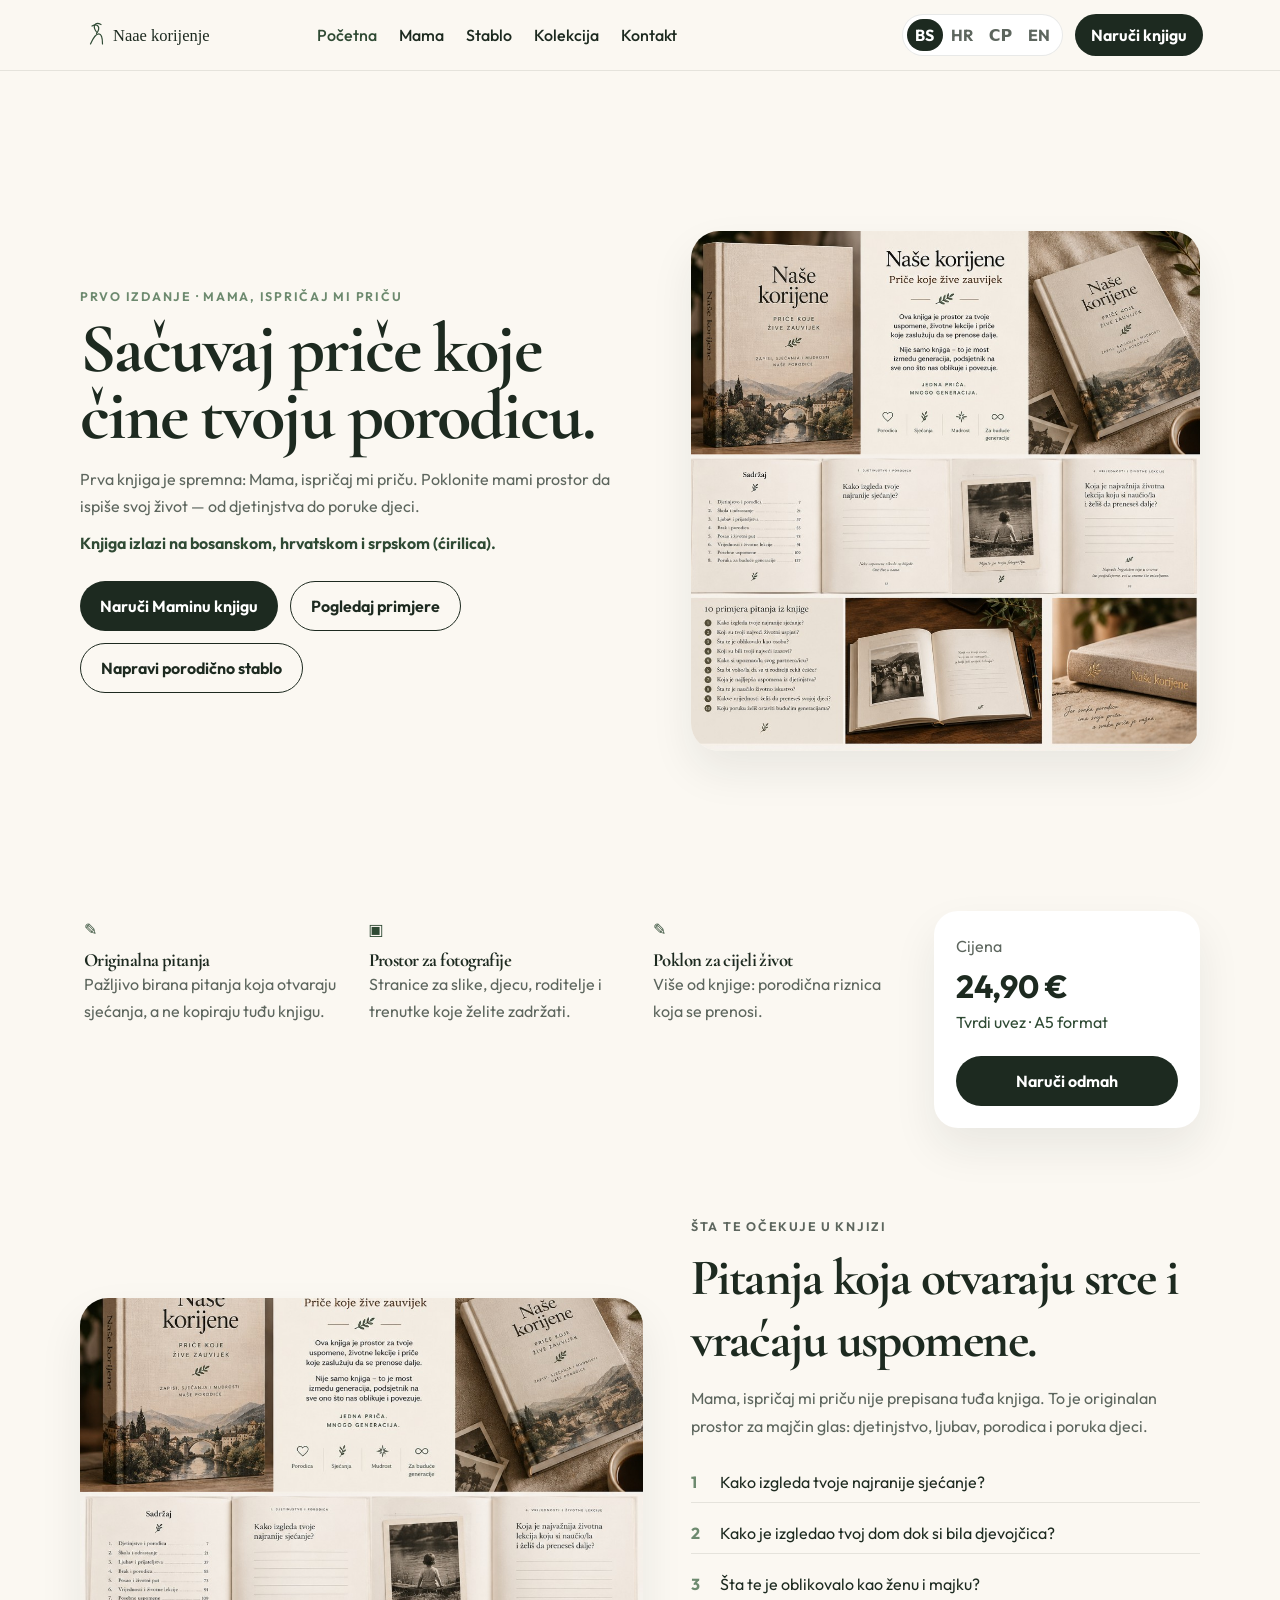
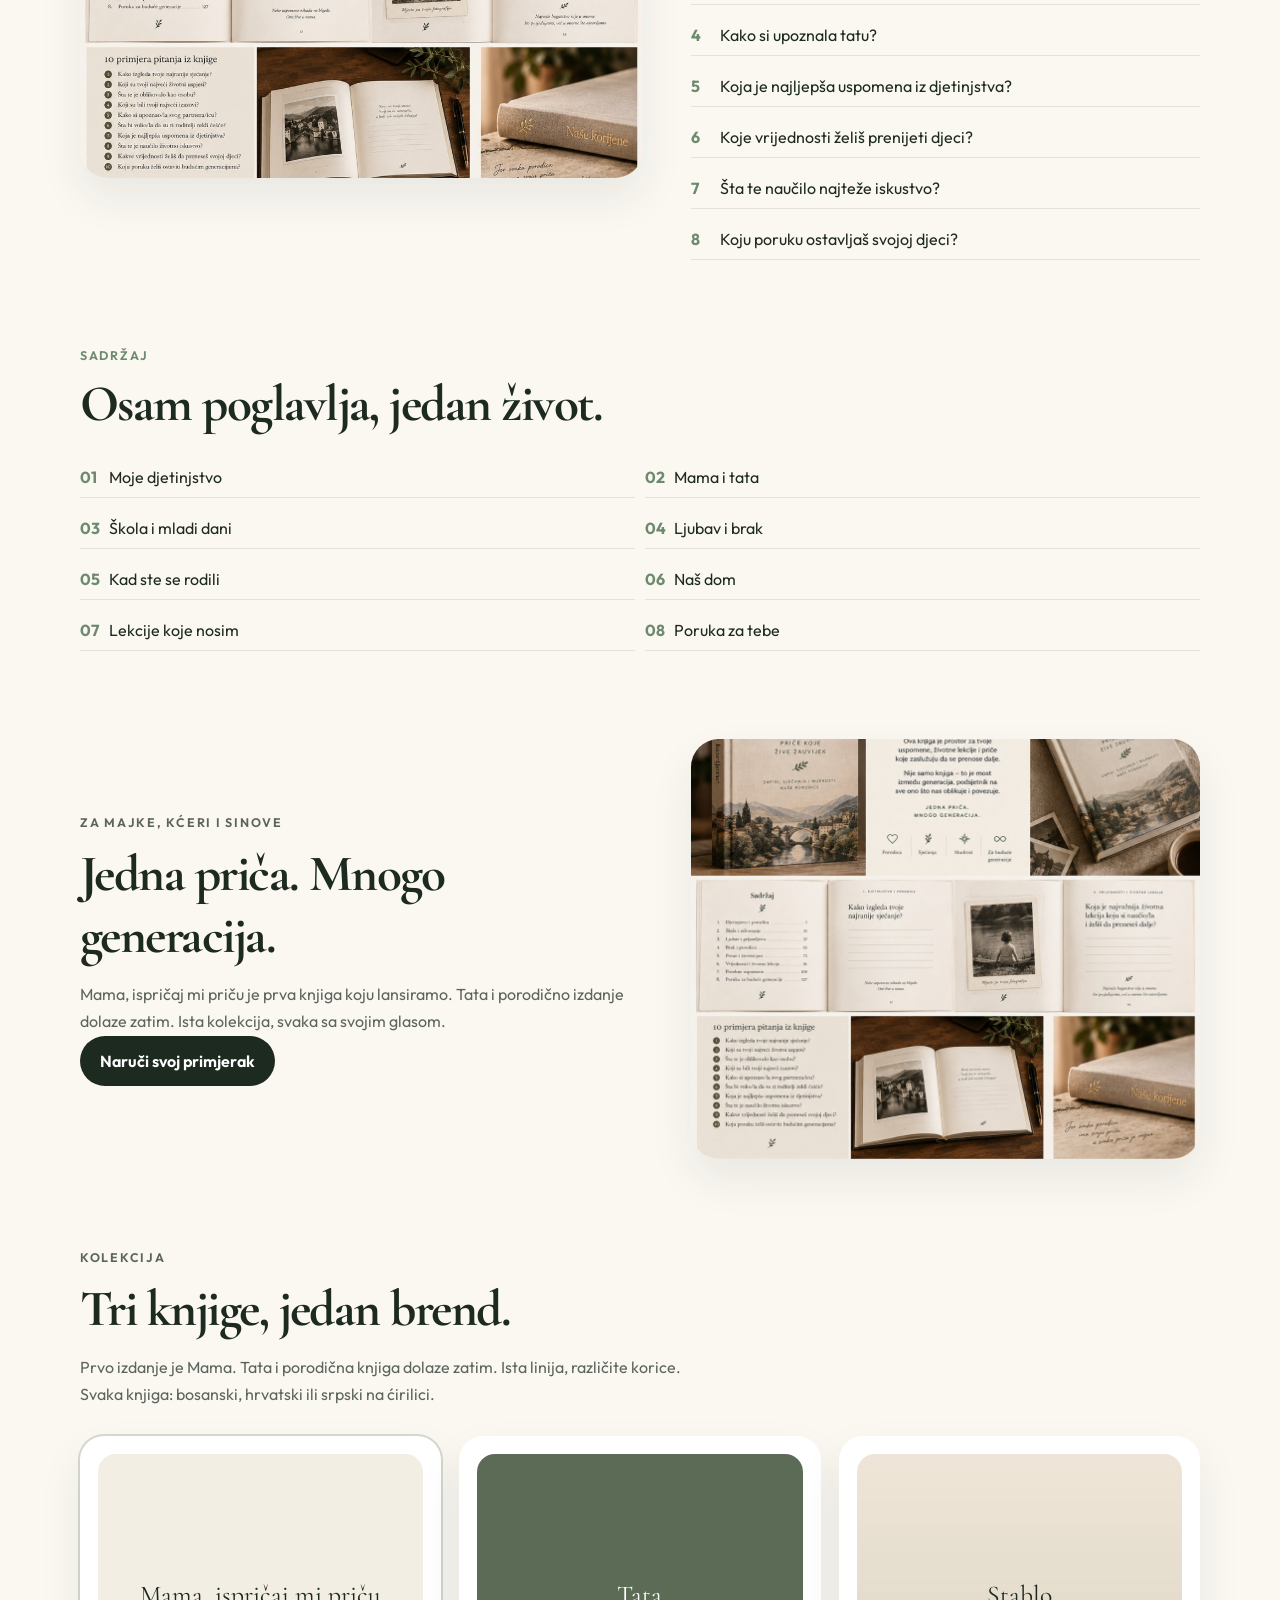
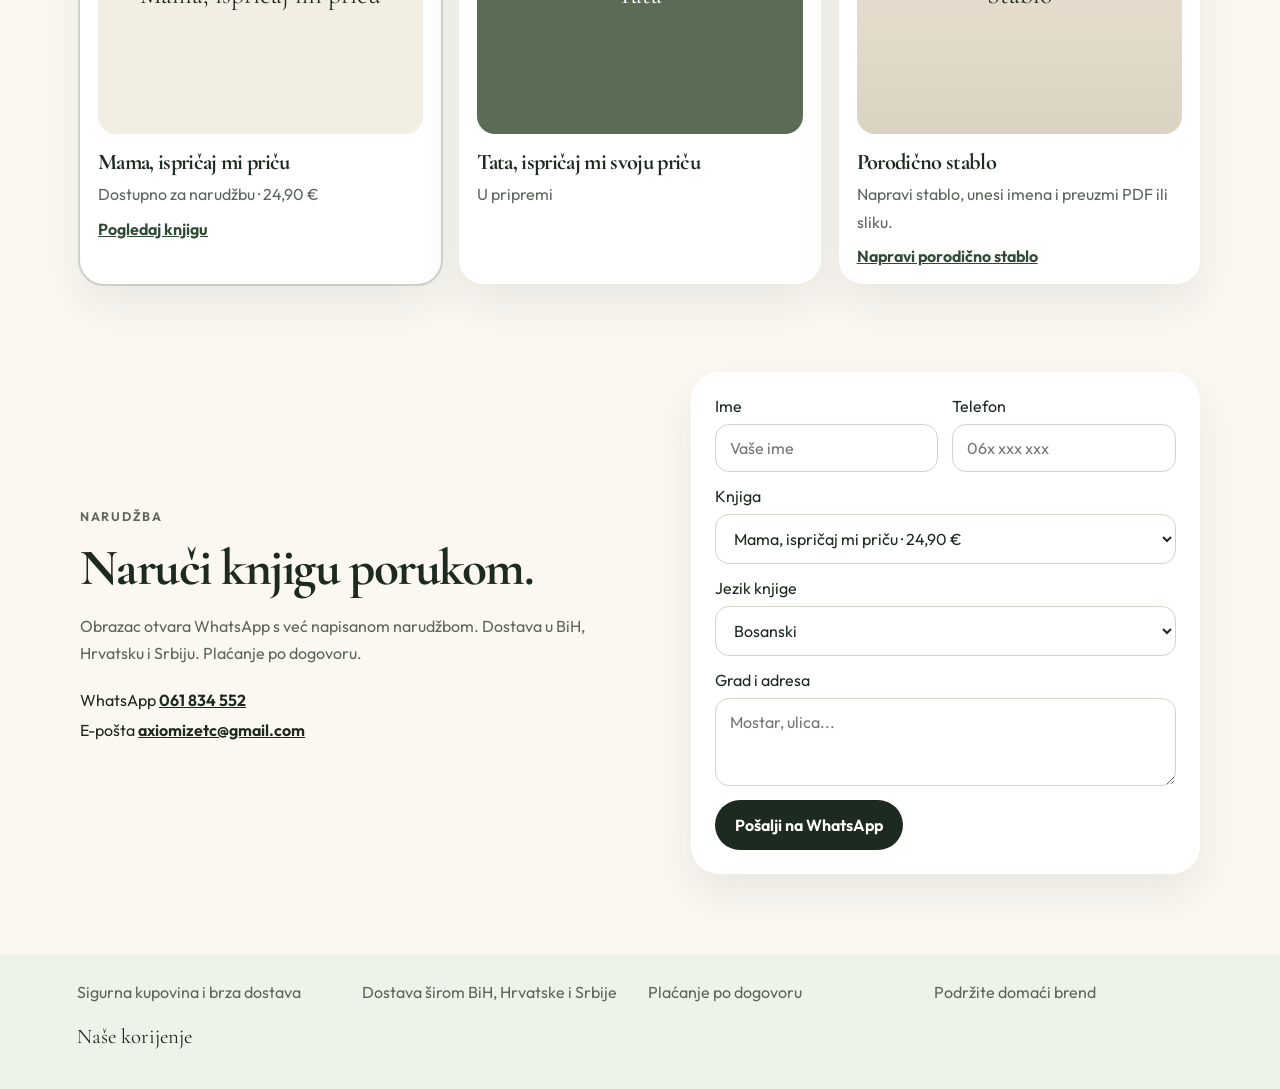
==== commit 16996ca0: "Add Croatian, Serbian Cyrillic, and book-language editions." ====
--- a/index.html
+++ b/index.html
@@ -35,8 +35,10 @@
         <a href="index.html#kontakt" data-i18n="nav.contact">Kontakt</a>
       </nav>
       <div class="header-end">
-        <div class="lang" role="group" aria-label="Language">
+        <div class="lang" role="group" aria-label="Jezik">
           <button type="button" data-lang="bs" aria-pressed="true">BS</button>
+          <button type="button" data-lang="hr" aria-pressed="false">HR</button>
+          <button type="button" data-lang="sr" aria-pressed="false">СР</button>
           <button type="button" data-lang="en" aria-pressed="false">EN</button>
         </div>
         <a class="header-cta" href="#kontakt" data-i18n="nav.order">Naruči knjigu</a>
@@ -51,6 +53,7 @@
           <p class="lead" data-i18n="hero.lead">
             Prva knjiga je spremna: Mama, ispričaj mi priču. Poklonite mami prostor da ispiše svoj život — od djetinjstva do poruke djeci.
           </p>
+          <p class="langs-note" data-i18n="hero.langs">Knjiga izlazi na bosanskom, hrvatskom i srpskom (ćirilica).</p>
           <div class="actions">
             <a class="btn btn-dark" href="mama.html" data-i18n="hero.primary">Naruči Maminu knjigu</a>
             <a class="btn btn-line" href="mama.html#primjeri" data-i18n="hero.secondary">Pogledaj primjere</a>
@@ -143,6 +146,7 @@
           <p class="eyebrow" data-i18n="col.kicker">Kolekcija</p>
           <h2 data-i18n="col.title">Tri knjige, jedan brend.</h2>
           <p data-i18n="col.text">Prvo izdanje je Mama. Tata i porodična knjiga dolaze zatim. Ista linija, različite korice.</p>
+          <p data-i18n="col.langs">Svaka knjiga: bosanski, hrvatski ili srpski na ćirilici.</p>
         </div>
         <div class="col-grid">
           <article class="featured">
@@ -190,8 +194,16 @@
             <span data-i18n="form.book">Knjiga</span>
             <select name="book">
               <option value="mama" selected data-i18n="form.mama">Mama, ispričaj mi priču · 24,90 €</option>
-              <option value="korijenje">Naše korijenje · 24,90 €</option>
+              <option value="korijenje" data-i18n="form.korijenje">Naše korijenje · 24,90 €</option>
               <option value="tata" data-i18n="form.tata">Tata, ispričaj mi svoju priču (lista čekanja)</option>
+            </select>
+          </label>
+          <label class="full">
+            <span data-i18n="form.edition">Jezik knjige</span>
+            <select name="edition">
+              <option value="bs" selected data-i18n="form.edition.bs">Bosanski</option>
+              <option value="hr" data-i18n="form.edition.hr">Hrvatski</option>
+              <option value="sr" data-i18n="form.edition.sr">Srpski (ćirilica)</option>
             </select>
           </label>
           <label class="full">
--- a/css/styles.css
+++ b/css/styles.css
@@ -55,11 +55,13 @@
   background: transparent;
   font: inherit;
   font-weight: 700;
-  padding: 6px 10px;
+  padding: 6px 8px;
+  min-width: 36px;
   border-radius: 999px;
   cursor: pointer;
   color: var(--muted);
 }
+.langs-note { margin-top: 12px; color: var(--green); font-weight: 650; }
 .lang button[aria-pressed="true"] { background: var(--ink); color: #fff; }
 .header-cta, .btn {
   text-decoration: none;
@@ -434,4 +436,5 @@
   }
   .site-header.is-open #nav { display: flex; }
   .header-cta { display: none; }
-}
+  .lang button { padding: 6px 6px; min-width: 32px; font-size: 0.78rem; }
+}
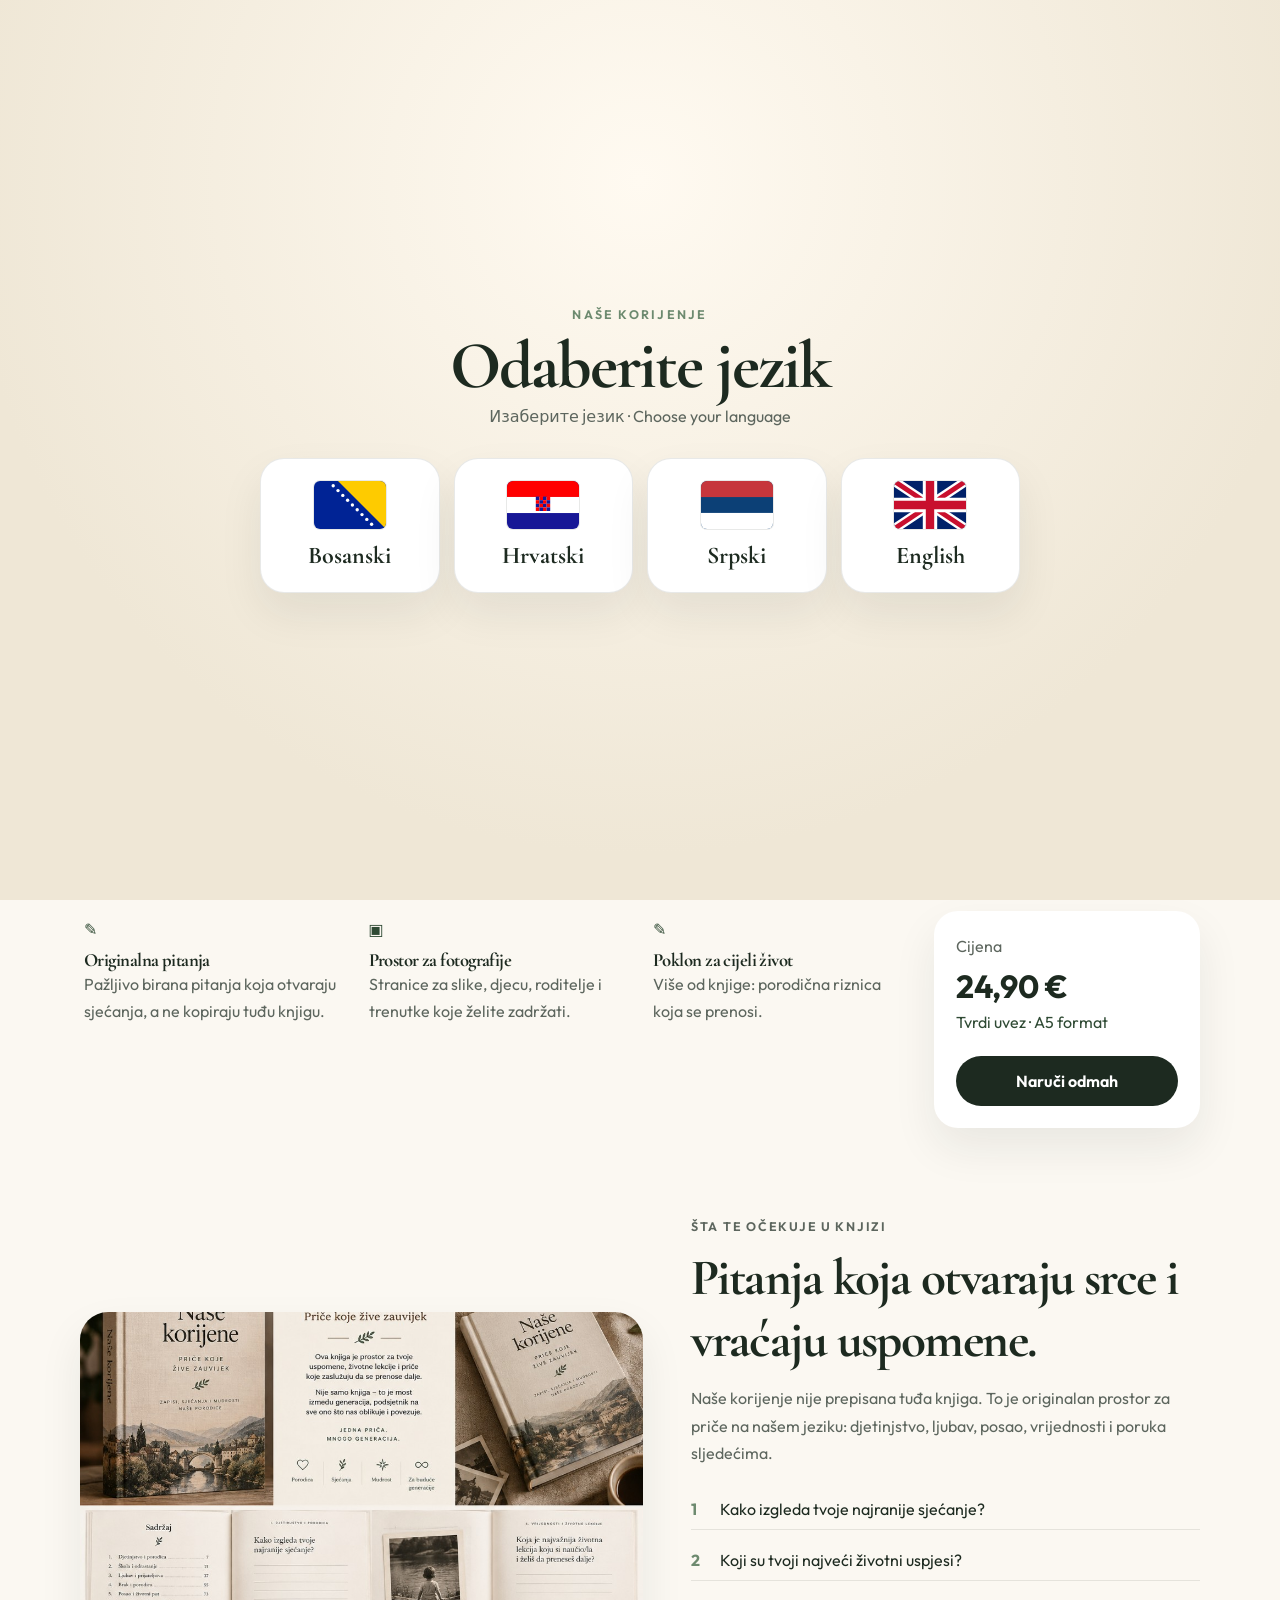
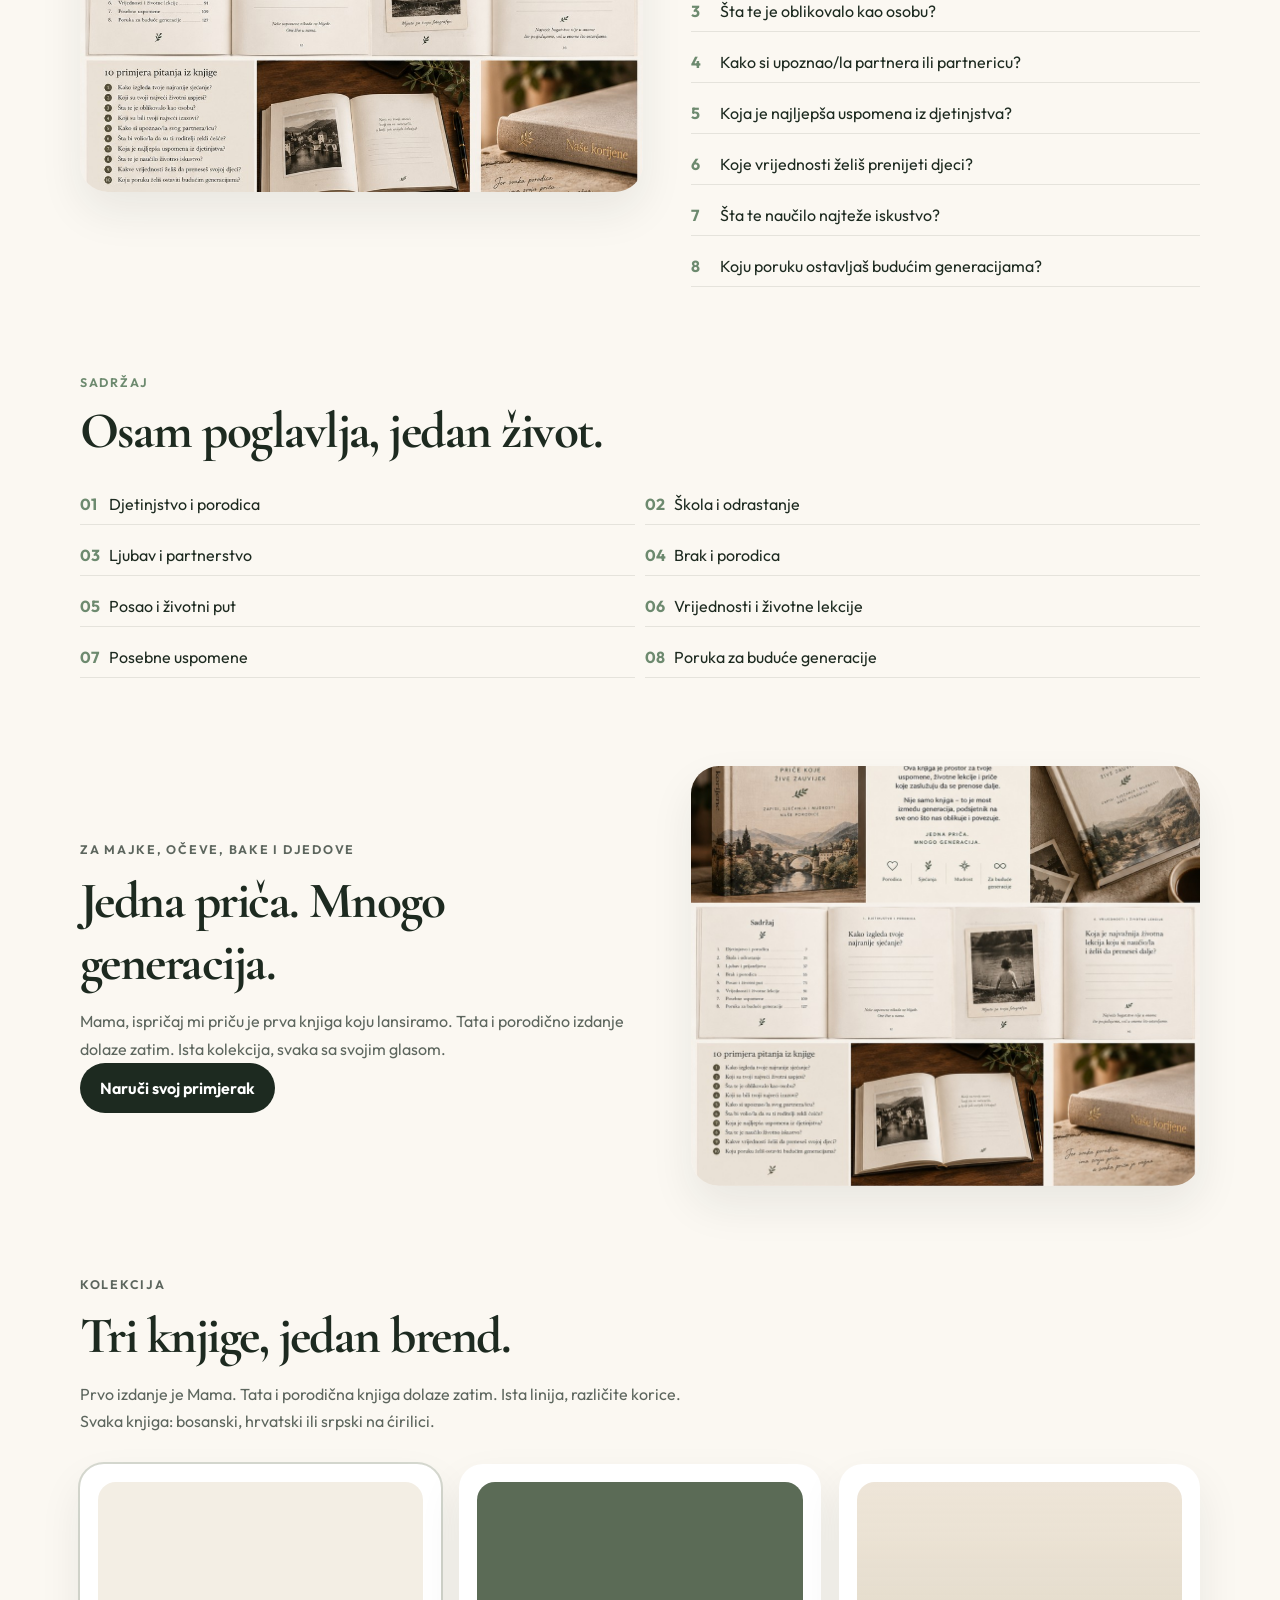
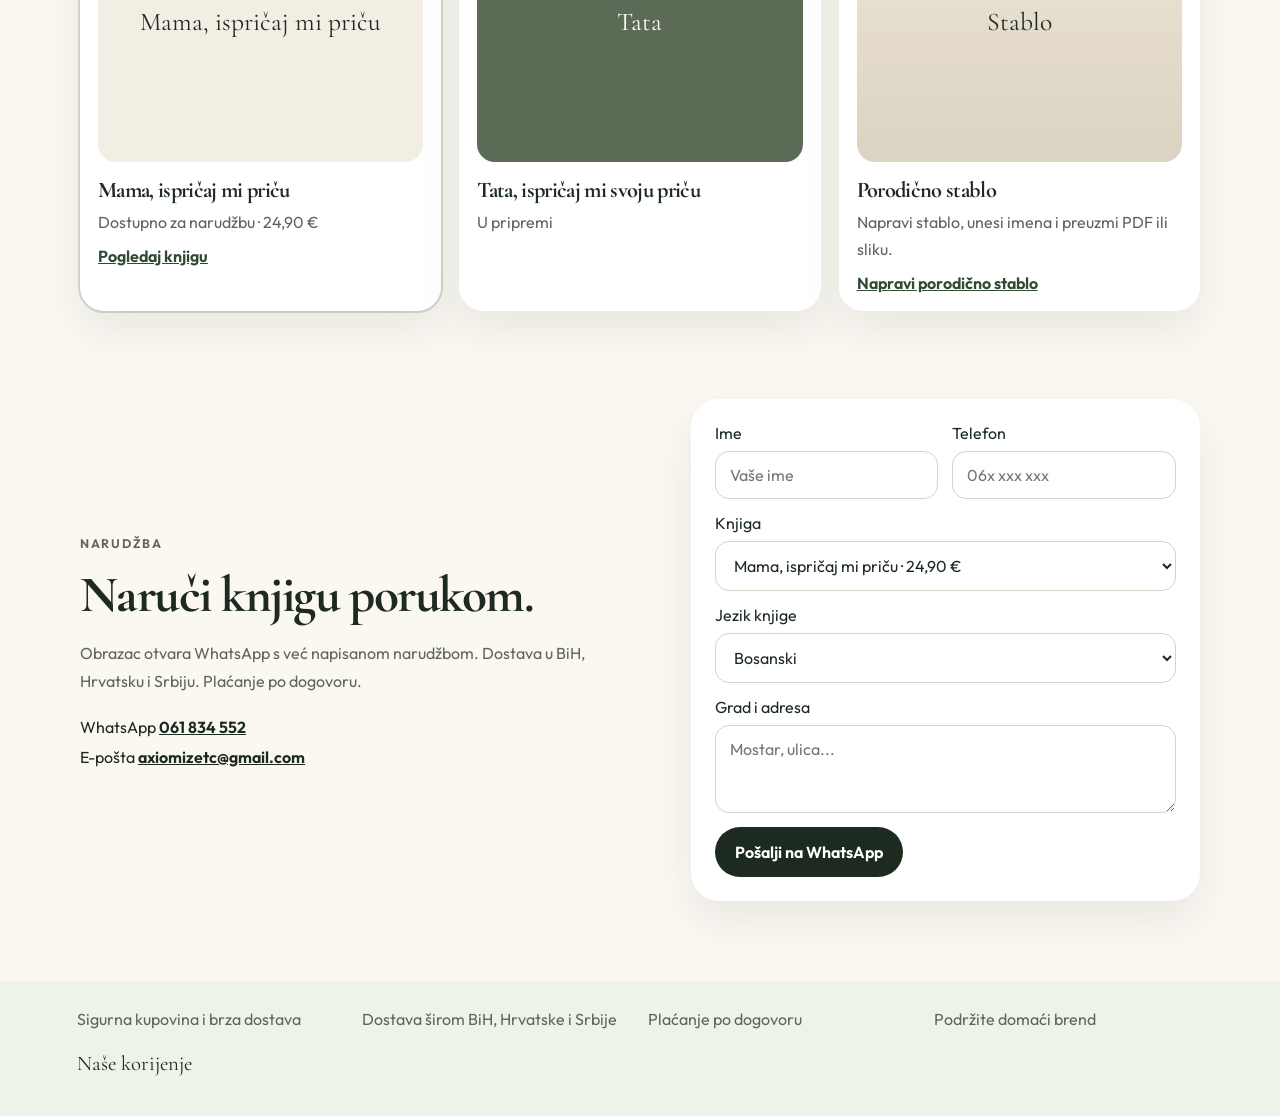
==== commit de8a592d: "Put names on the tree and start with a flag language screen." ====
--- a/index.html
+++ b/index.html
@@ -36,10 +36,10 @@
       </nav>
       <div class="header-end">
         <div class="lang" role="group" aria-label="Jezik">
-          <button type="button" data-lang="bs" aria-pressed="true">BS</button>
-          <button type="button" data-lang="hr" aria-pressed="false">HR</button>
-          <button type="button" data-lang="sr" aria-pressed="false">СР</button>
-          <button type="button" data-lang="en" aria-pressed="false">EN</button>
+          <button type="button" data-lang="bs" title="Bosanski" aria-pressed="true"><img src="images/flag-ba.svg" alt="Bosanski" width="28" height="18" /></button>
+          <button type="button" data-lang="hr" title="Hrvatski" aria-pressed="false"><img src="images/flag-hr.svg" alt="Hrvatski" width="28" height="18" /></button>
+          <button type="button" data-lang="sr" title="Srpski" aria-pressed="false"><img src="images/flag-rs.svg" alt="Srpski" width="28" height="18" /></button>
+          <button type="button" data-lang="en" title="English" aria-pressed="false"><img src="images/flag-gb.svg" alt="English" width="28" height="18" /></button>
         </div>
         <a class="header-cta" href="#kontakt" data-i18n="nav.order">Naruči knjigu</a>
       </div>
--- a/css/styles.css
+++ b/css/styles.css
@@ -55,11 +55,20 @@
   background: transparent;
   font: inherit;
   font-weight: 700;
-  padding: 6px 8px;
-  min-width: 36px;
+  padding: 5px 7px;
   border-radius: 999px;
   cursor: pointer;
   color: var(--muted);
+  display: grid;
+  place-items: center;
+}
+.lang button img {
+  display: block;
+  width: 28px;
+  height: 18px;
+  object-fit: cover;
+  border-radius: 3px;
+  box-shadow: 0 0 0 1px rgba(29, 42, 32, 0.12);
 }
 .langs-note { margin-top: 12px; color: var(--green); font-weight: 650; }
 .lang button[aria-pressed="true"] { background: var(--ink); color: #fff; }
@@ -228,6 +237,62 @@
 .foot-grid { display: grid; grid-template-columns: repeat(4, 1fr); gap: 16px; color: var(--muted); }
 footer > p { margin-top: 22px; font-family: "Cormorant Garamond", Georgia, serif; font-size: 1.3rem; }
 
+.welcome {
+  position: fixed;
+  inset: 0;
+  z-index: 80;
+  display: grid;
+  place-items: center;
+  padding: 24px;
+  background:
+    radial-gradient(circle at 50% 20%, #fffaf1, #efe7d6 70%);
+}
+.welcome-card { width: min(760px, 100%); text-align: center; }
+.welcome-brand {
+  letter-spacing: 0.18em;
+  text-transform: uppercase;
+  color: var(--leaf);
+  font-weight: 650;
+  font-size: 0.78rem;
+}
+.welcome-card h1 {
+  font-size: clamp(2.4rem, 6vw, 4.2rem);
+  margin: 12px 0 8px;
+}
+.welcome-multi { color: var(--muted); }
+.welcome-langs {
+  display: grid;
+  grid-template-columns: repeat(4, 1fr);
+  gap: 14px;
+  margin-top: 32px;
+}
+.welcome-langs button {
+  display: grid;
+  gap: 12px;
+  justify-items: center;
+  padding: 22px 12px;
+  border: 1px solid var(--line);
+  border-radius: 24px;
+  background: #fff;
+  cursor: pointer;
+  font: inherit;
+  color: var(--ink);
+  box-shadow: var(--shadow);
+}
+.welcome-langs button:hover { outline: 3px solid rgba(47, 74, 52, 0.18); }
+.welcome-langs img {
+  width: 72px;
+  height: 48px;
+  object-fit: cover;
+  border-radius: 6px;
+  box-shadow: 0 0 0 1px rgba(29, 42, 32, 0.1);
+}
+.welcome-langs strong {
+  font-family: "Cormorant Garamond", Georgia, serif;
+  font-size: 1.5rem;
+}
+body.welcome-open { overflow: hidden; }
+
 .mama-badge {
   margin-top: 16px;
   color: var(--green);
@@ -304,27 +369,14 @@
 
 .tree-page { width: min(1280px, calc(100% - 40px)); margin: 0 auto 80px; }
 .tree-intro { padding: 36px 0 10px; max-width: 40rem; }
-.tree-work {
-  display: grid;
-  grid-template-columns: 320px 1fr;
-  gap: 24px;
-  align-items: start;
-  margin-top: 20px;
-}
-.tree-form {
-  position: sticky;
-  top: 88px;
-  background: #fff;
-  border-radius: 24px;
-  padding: 20px;
-  box-shadow: var(--shadow);
-  display: grid;
-  gap: 12px;
-}
-.form-kicker { font-weight: 650; color: var(--green); }
-#tree-fields { display: grid; gap: 10px; }
-.child-row { display: flex; gap: 8px; }
-.tree-actions, .tree-downloads { display: flex; flex-wrap: wrap; gap: 8px; }
+.tree-work { margin-top: 20px; }
+.tree-toolbar {
+  display: flex;
+  flex-wrap: wrap;
+  gap: 8px;
+  align-items: center;
+  margin-bottom: 16px;
+}
 .btn-quiet {
   border: 0;
   background: transparent;
@@ -353,10 +405,16 @@
   color: var(--leaf);
   font-weight: 650;
 }
-.tree-art h2 {
+.tree-family-title {
+  display: block;
+  width: 100%;
+  border: 0;
+  background: transparent;
   text-align: center;
+  font-family: "Cormorant Garamond", Georgia, serif;
   font-size: 3rem;
   margin: 6px 0 8px;
+  color: var(--ink);
 }
 .tree-stage { position: relative; height: 760px; }
 .tree-bg { position: absolute; inset: 0; width: 100%; height: 100%; }
@@ -370,6 +428,7 @@
 }
 .pair { display: flex; gap: 16px; }
 .leaf-card {
+  position: relative;
   min-width: 150px;
   max-width: 200px;
   padding: 12px 14px 14px;
@@ -379,6 +438,33 @@
   box-shadow: 0 10px 24px rgba(29, 42, 32, 0.08);
   text-align: center;
 }
+.leaf-card input {
+  display: block;
+  width: 100%;
+  margin-top: 6px;
+  border: 0;
+  background: transparent;
+  text-align: center;
+  font-family: "Cormorant Garamond", Georgia, serif;
+  font-size: 1.45rem;
+  font-weight: 600;
+  color: var(--ink);
+}
+.leaf-card input:focus, .tree-family-title:focus {
+  outline: 2px solid rgba(47, 74, 52, 0.25);
+  border-radius: 8px;
+}
+.leaf-remove {
+  position: absolute;
+  top: 4px;
+  right: 6px;
+  border: 0;
+  background: transparent;
+  color: var(--muted);
+  font: inherit;
+  cursor: pointer;
+  line-height: 1;
+}
 .leaf-card span {
   display: block;
   font-size: 0.7rem;
@@ -394,7 +480,7 @@
   font-size: 1.45rem;
   font-weight: 600;
 }
-.leaf-card.is-empty strong { color: #b7b1a6; font-style: italic; }
+.leaf-card.is-empty input { color: #b7b1a6; font-style: italic; }
 .leaf-lg { min-width: 180px; }
 .leaf-hero {
   min-width: 200px;
@@ -403,8 +489,10 @@
   border-color: #2f4a34;
 }
 .leaf-hero span { color: #d7e3d4; }
-.leaf-hero strong { color: #fff; }
-.leaf-hero.is-empty strong { color: #9eae9b; }
+.leaf-hero input { color: #fff; }
+.leaf-hero.is-empty input { color: #9eae9b; }
+.leaf-hero .leaf-remove { color: #d7e3d4; }
+.tree-art.is-exporting .leaf-remove { display: none; }
 .gen-c { height: 150px; gap: 12px; flex-wrap: wrap; }
 .tree-foot {
   text-align: center;
@@ -414,10 +502,10 @@
 }
 
 @media (max-width: 900px) {
-  .hero, .inside, .gift, .contact, .features, .col-grid, .chapters ol, .order-form, .foot-grid, .spread, .tree-work {
+  .hero, .inside, .gift, .contact, .features, .col-grid, .chapters ol, .order-form, .foot-grid, .spread {
     grid-template-columns: 1fr;
   }
-  .tree-form { position: static; }
+  .welcome-langs { grid-template-columns: 1fr 1fr; }
   .mama-cover { min-height: 360px; }
   .hero-photo img, .inside img, .gift img { height: 300px; }
   h1 { font-size: 2.5rem; }
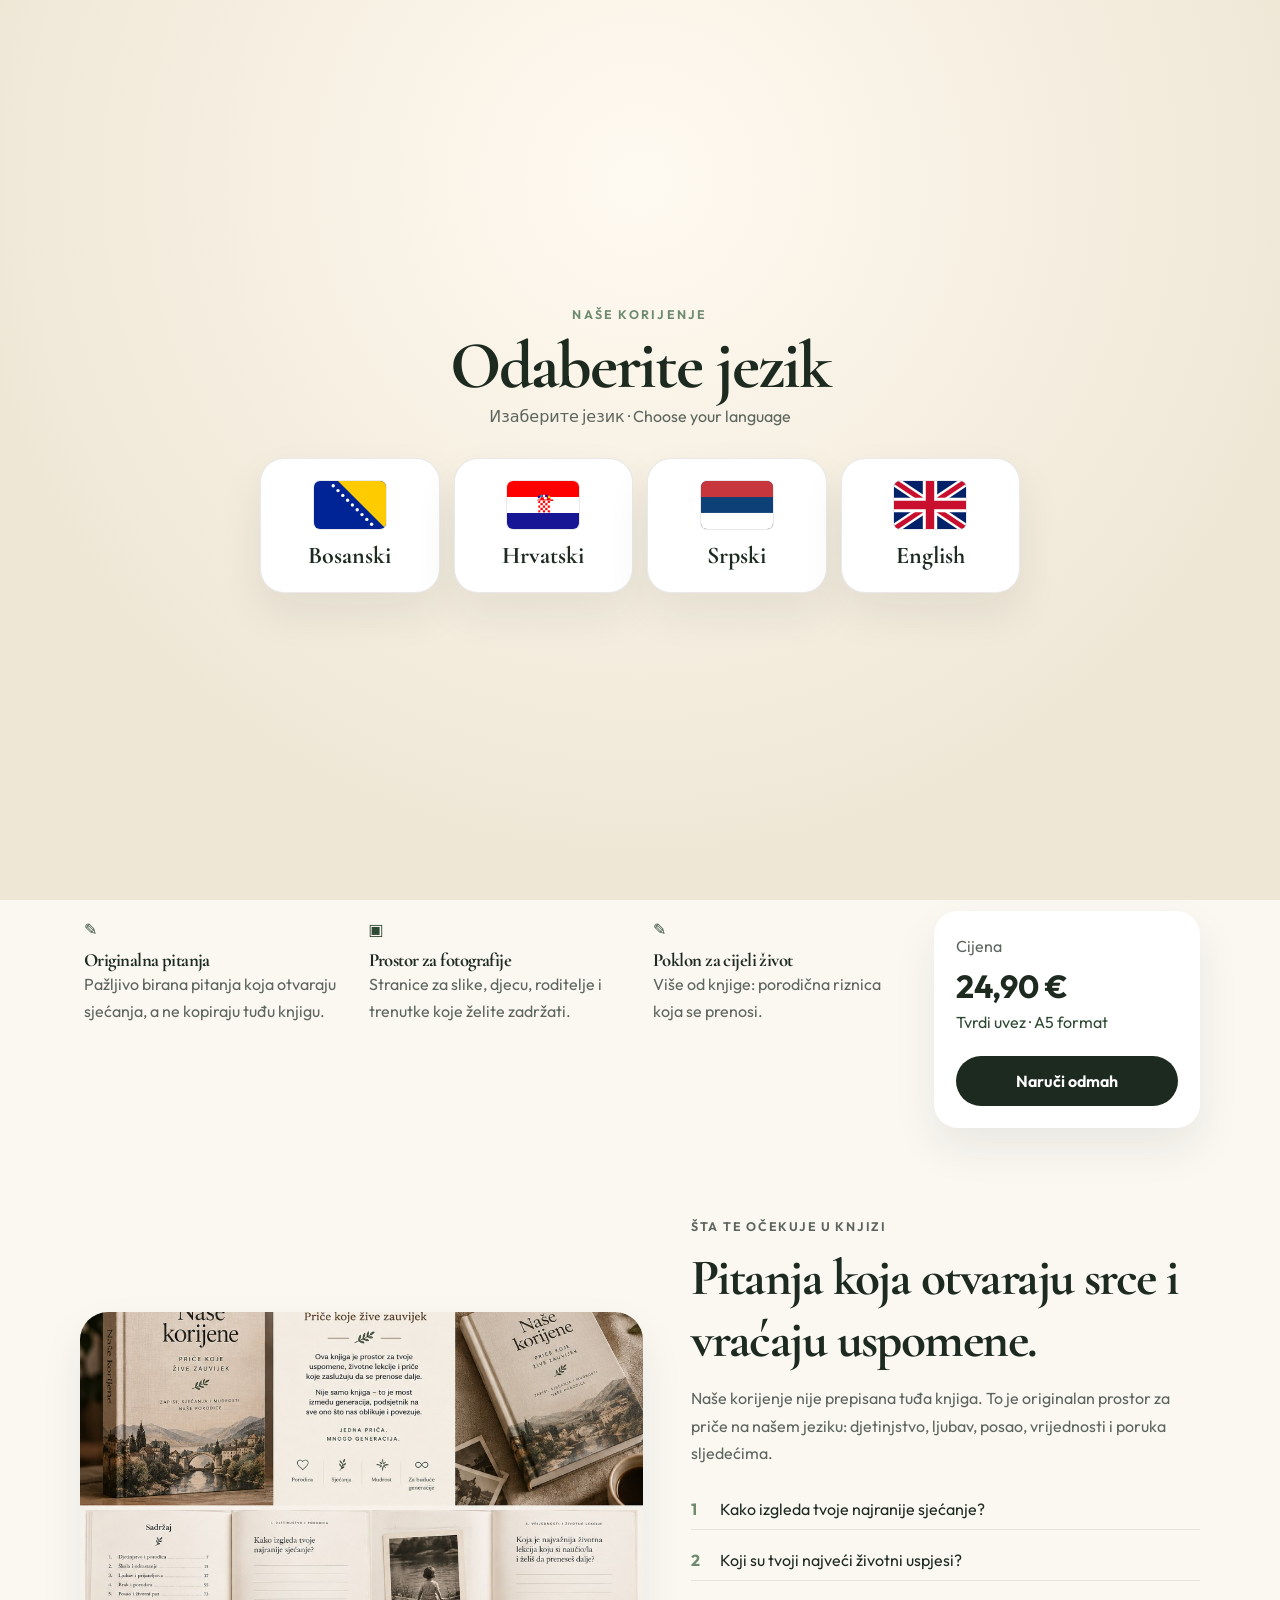
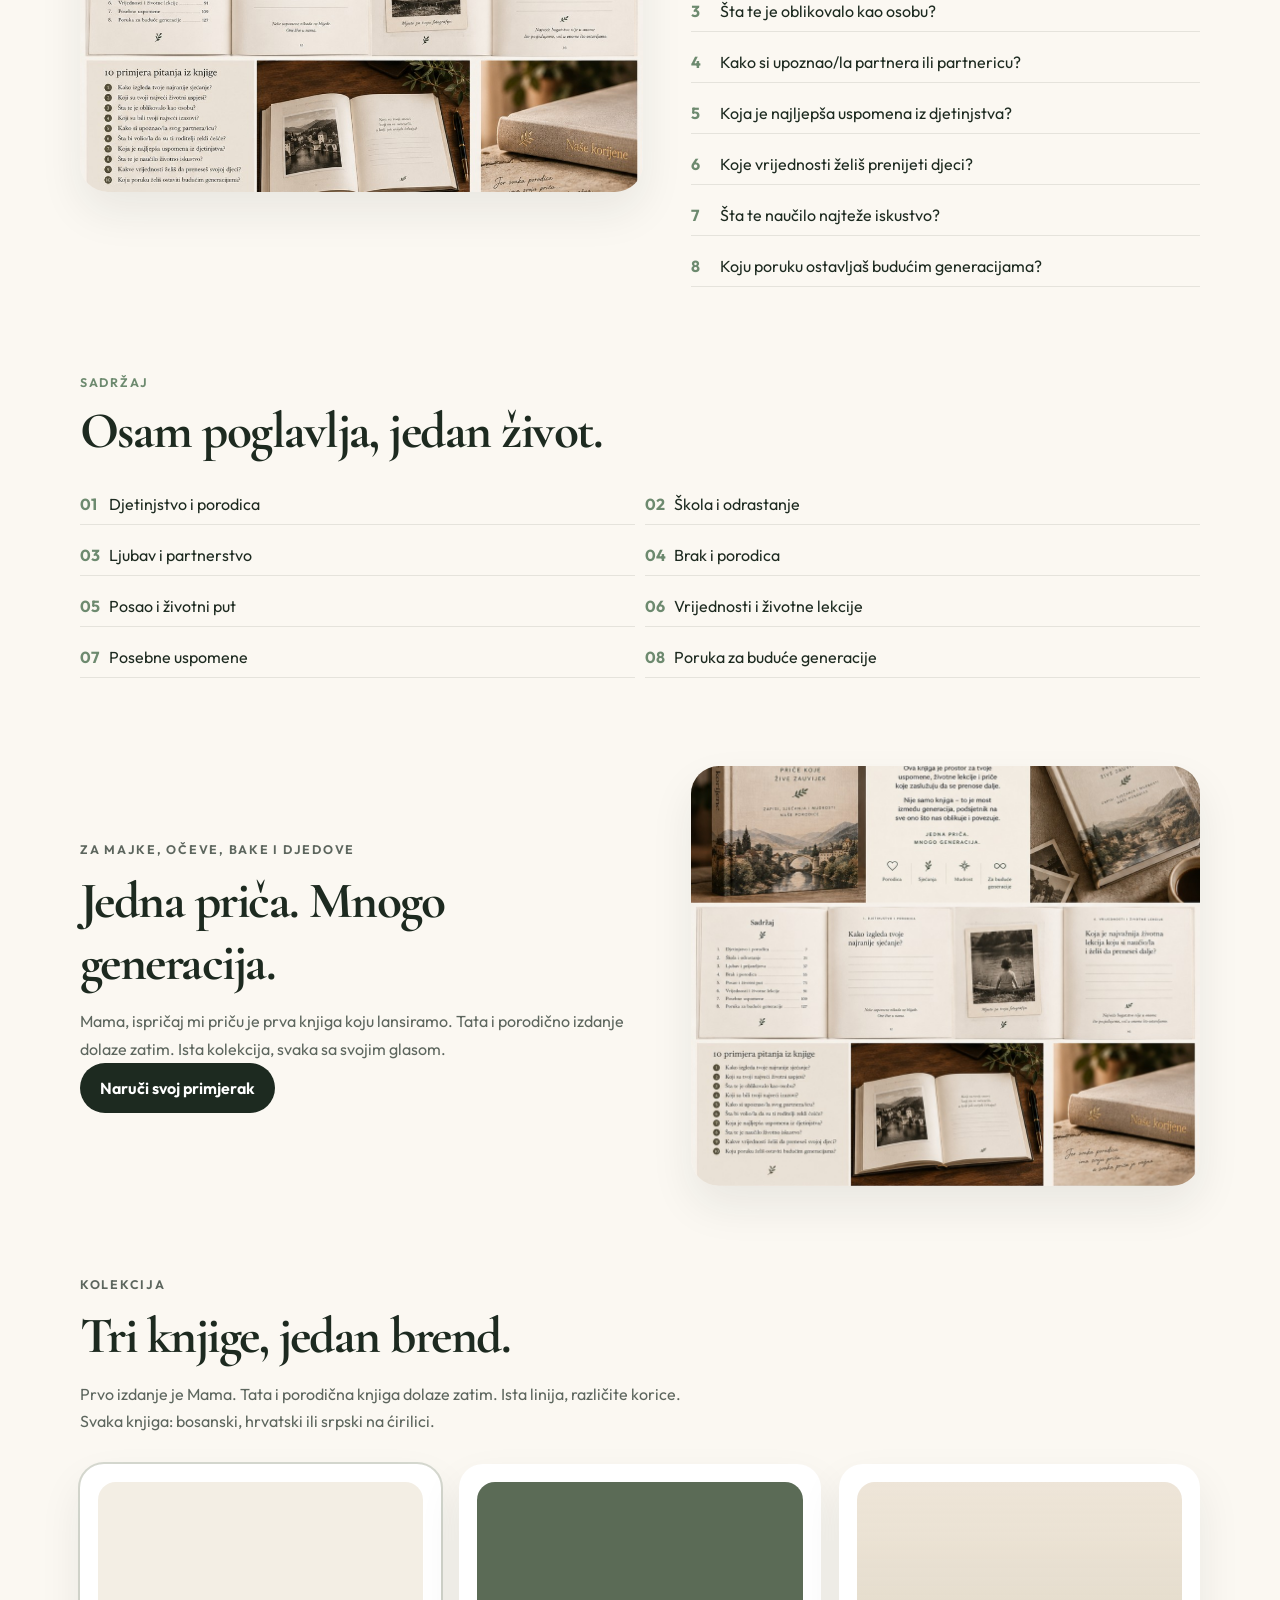
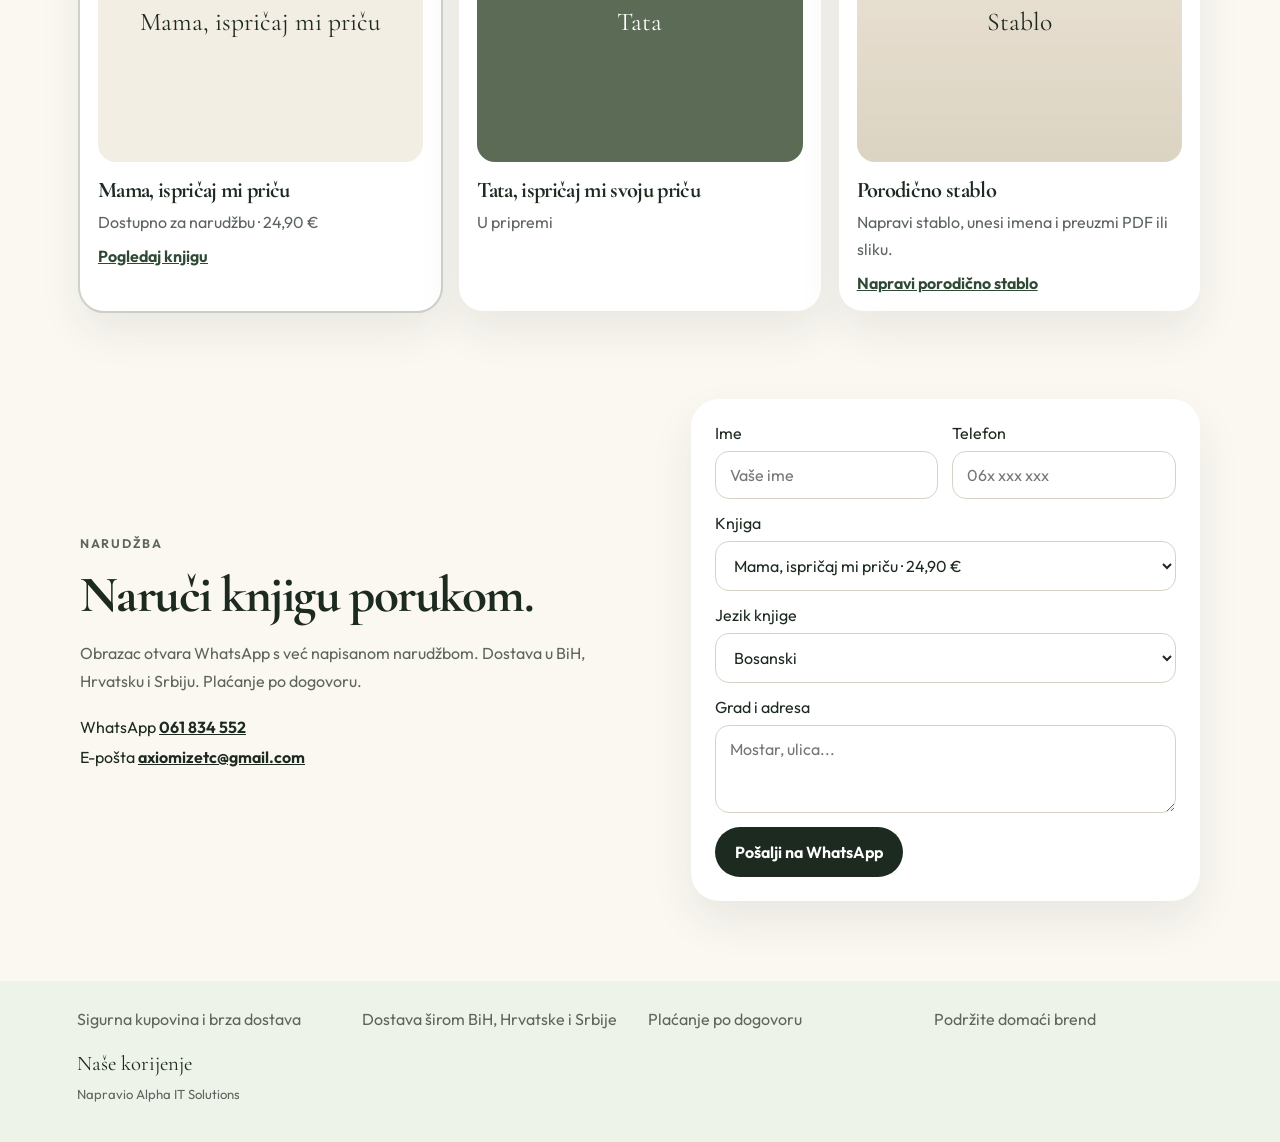
==== commit de7bb48b: "Credit Alpha IT Solutions in the footer." ====
--- a/index.html
+++ b/index.html
@@ -226,6 +226,9 @@
         <p data-i18n="foot.4">Podržite domaći brend</p>
       </div>
       <p>Naše korijenje</p>
+      <p class="built-by">
+        <a href="https://alphait-solutions.com/" target="_blank" rel="noopener noreferrer" data-i18n="built.by">Napravio Alpha IT Solutions</a>
+      </p>
     </footer>
     <script src="js/i18n.js"></script>
     <script src="js/main.js"></script>
--- a/css/styles.css
+++ b/css/styles.css
@@ -236,6 +236,17 @@
 footer { margin-top: 80px; padding: 28px 6vw 40px; background: #eef3ea; }
 .foot-grid { display: grid; grid-template-columns: repeat(4, 1fr); gap: 16px; color: var(--muted); }
 footer > p { margin-top: 22px; font-family: "Cormorant Garamond", Georgia, serif; font-size: 1.3rem; }
+.built-by {
+  margin-top: 10px;
+  font-family: inherit;
+  font-size: 0.82rem !important;
+  color: var(--muted);
+}
+.built-by a {
+  color: inherit;
+  text-decoration: none;
+}
+.built-by a:hover { text-decoration: underline; }
 
 .welcome {
   position: fixed;
@@ -367,7 +378,7 @@
 .page-photo img { height: 180px; width: 100%; object-fit: cover; border-radius: 8px; }
 .page-photo figcaption, .page-note { color: var(--muted); font-size: 0.92rem; }
 
-.tree-page { width: min(1280px, calc(100% - 40px)); margin: 0 auto 80px; }
+.tree-page { width: min(1680px, calc(100% - 24px)); margin: 0 auto 80px; }
 .tree-intro { padding: 36px 0 10px; max-width: 40rem; }
 .tree-work { margin-top: 20px; }
 .tree-toolbar {
@@ -388,15 +399,16 @@
 }
 .tree-scroll { overflow-x: auto; padding-bottom: 8px; }
 .tree-art {
-  width: 1200px;
-  min-height: 900px;
-  padding: 28px 32px 20px;
+  width: 1600px;
+  min-height: 1040px;
+  padding: 36px 32px 24px;
   border-radius: 28px;
   background:
     radial-gradient(circle at 50% 20%, #fffaf1, #f3eee4 70%);
   box-shadow: var(--shadow);
   color: var(--ink);
 }
+.tree-art.has-prapra { min-height: 1180px; }
 .tree-brand {
   text-align: center;
   letter-spacing: 0.18em;
@@ -413,10 +425,14 @@
   text-align: center;
   font-family: "Cormorant Garamond", Georgia, serif;
   font-size: 3rem;
-  margin: 6px 0 8px;
-  color: var(--ink);
-}
-.tree-stage { position: relative; height: 760px; }
+  line-height: 1.15;
+  min-height: 4.2rem;
+  margin: 10px 0 16px;
+  color: var(--ink);
+}
+h2.tree-family-title { font-weight: 500; }
+.tree-stage { position: relative; height: 900px; }
+.tree-art.has-prapra .tree-stage { height: 1040px; }
 .tree-bg { position: absolute; inset: 0; width: 100%; height: 100%; }
 .gen {
   position: relative;
@@ -424,8 +440,16 @@
   display: flex;
   justify-content: space-around;
   align-items: center;
-  height: 170px;
-}
+  height: 148px;
+}
+.gen[hidden],
+#tree-prapra[hidden] {
+  display: none !important;
+}
+.gen-gg, .gen-ggg { height: 132px; }
+.gen-p { gap: 72px; }
+.gen-s { gap: 14px; justify-content: center; flex-wrap: wrap; }
+.sibs { display: flex; flex-wrap: wrap; gap: 12px; justify-content: center; }
 .pair { display: flex; gap: 16px; }
 .leaf-card {
   position: relative;
@@ -481,6 +505,8 @@
   font-weight: 600;
 }
 .leaf-card.is-empty input { color: #b7b1a6; font-style: italic; }
+.leaf-sm { min-width: 132px; max-width: 168px; padding: 8px 10px 10px; }
+.leaf-sm input, .leaf-sm strong { font-size: 1.2rem; }
 .leaf-lg { min-width: 180px; }
 .leaf-hero {
   min-width: 200px;
